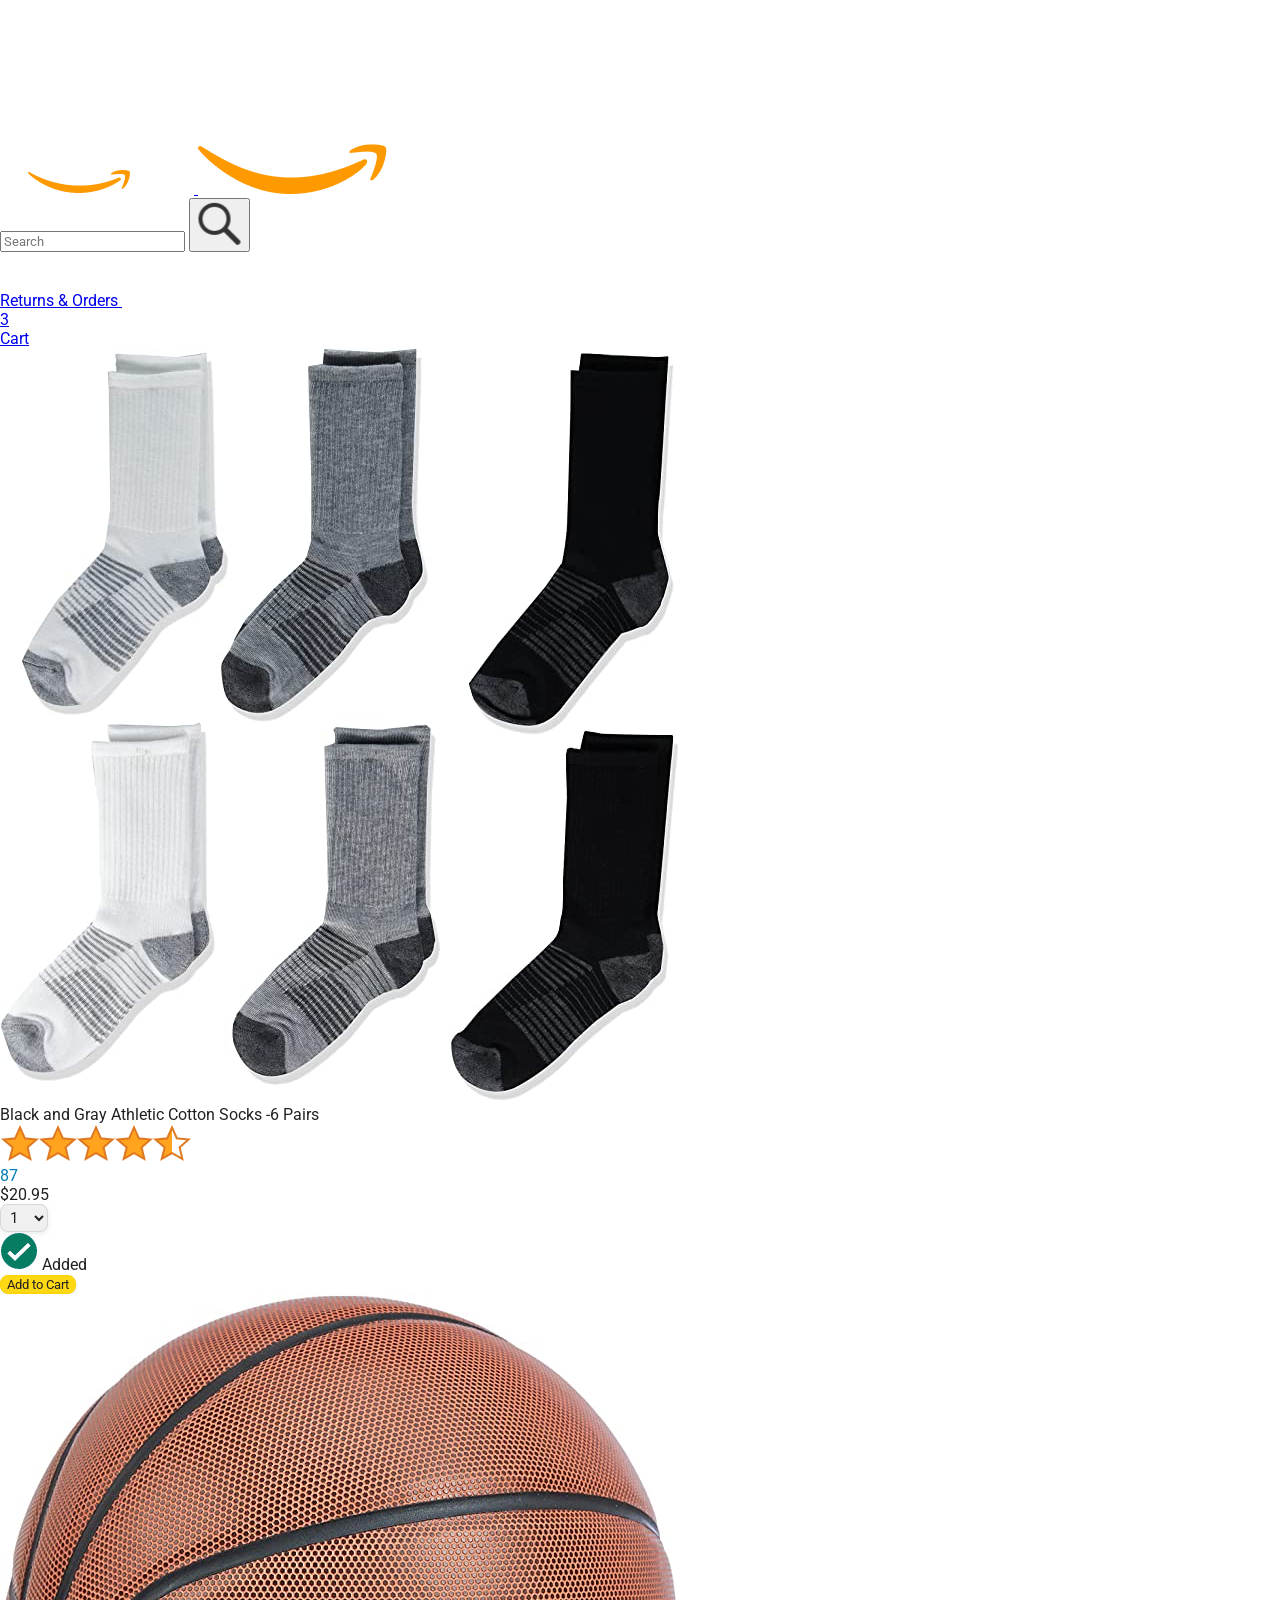
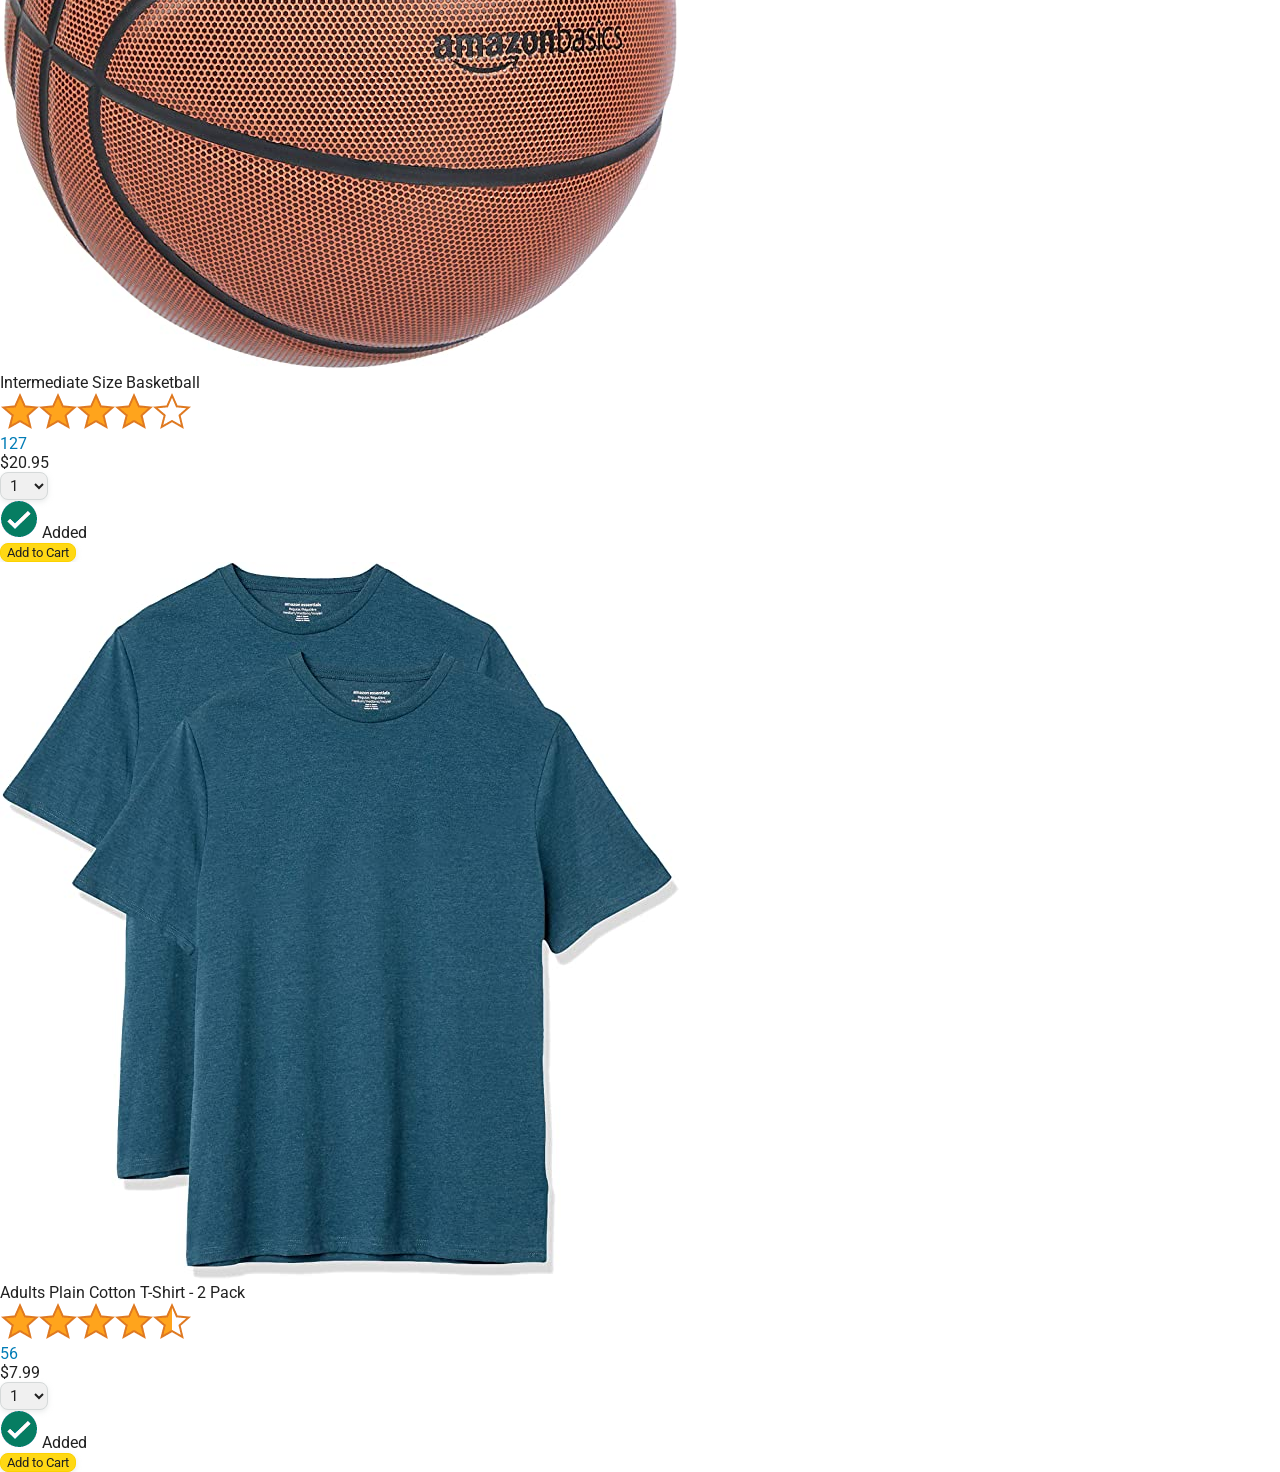
==== amazon.html @ 1b3675c6 "Generate HTML with js" ====
<!DOCTYPE html>
<html>
  <head>
    <title>Amazon project </title>

    <!-- This code is needed for responsive design to work.
      (Responsive design = make the website look good on
      smaller screen sizes like a phone or a tablet). -->
    <meta name="viewport" content="width=device-width, initial-scale=1">

    <!-- Load a font called Roboto from Google Fonts. -->
    <link rel="preconnect" href="https://fonts.googleapis.com">
    <link rel="preconnect" href="https://fonts.gstatic.com" crossorigin>
    <link href="https://fonts.googleapis.com/css2?family=Roboto:wght@400;500;700&display=swap" rel="stylesheet">

    <!-- Here are the CSS files for this page. -->
    <link rel="stylesheet" href="styles/shared/general.css">
    <link rel="stylesheet" href="styles/shared/amazon-header.css">
    <link rel="stylesheet" href="styles/pages/amazon.css">
  </head>
  <body>
    <div class="amazon-header">
      <div class="amazon-header-left-section">
        <a href="amazon.html" class="header-link">
          <img class="amazon-logo"
            src="images/amazon-logo-white.png">
          <img class="amazon-mobile-logo"
            src="images/amazon-mobile-logo-white.png">
        </a>
      </div>

      <div class="amazon-header-middle-section">
        <input class="search-bar" type="text" placeholder="Search">

        <button class="search-button">
          <img class="search-icon" src="images/icons/search-icon.png">
        </button>
      </div>

      <div class="amazon-header-right-section">
        <a class="orders-link header-link" href="orders.html">
          <span class="returns-text">Returns</span>
          <span class="orders-text">& Orders</span>
        </a>

        <a class="cart-link header-link" href="checkout.html">
          <img class="cart-icon" src="images/icons/cart-icon.png">
          <div class="cart-quantity">3</div>
          <div class="cart-text">Cart</div>
        </a>
      </div>
    </div>
    
    <div class="main">
      <div class="products-grid js-products-grid">
  

      </div>
    </div>
    <script src="scripts/amazon.js"></script>
  </body>
</html>
---- styles/shared/general.css ----
body {
  font-family: Roboto, Arial;
  color: rgb(33, 33, 33);
  /* The <body> element has a default margin of 8px
     on all sides. This removes the default margins. */
  margin: 0;
}

/* <p> elements have a default margin on the top
   and bottom. This removes the default margins. */
p {
  margin: 0;
}

button {
  cursor: pointer;
}

select {
  cursor: pointer;
}

input, select, button {
  font-family: Roboto, Arial;
}

.button-primary {
  color: rgb(33, 33, 33);
  background-color: rgb(255, 216, 20);
  border: 1px solid rgb(252, 210, 0);
  border-radius: 8px;
  cursor: pointer;
  box-shadow: 0 2px 5px rgba(213, 217, 217, 0.5);
}

.button-primary:hover {
  background-color: rgb(247, 202, 0);
  border: 1px solid rgb(242, 194, 0);
}

.button-primary:active {
  background: rgb(255, 216, 20);
  border-color: rgb(252, 210, 0);
  box-shadow: none;
}

.button-secondary {
  color: rgb(33, 33, 33);
  background: white;
  border: 1px solid rgb(213, 217, 217);
  border-radius: 8px;
  cursor: pointer;
  box-shadow: 0 2px 5px rgba(213, 217, 217, 0.5);
}

.button-secondary:hover {
  background-color: rgb(247, 250, 250);
}

.button-secondary:active {
  background-color: rgb(237, 253, 255);
  box-shadow: none;
}

/* These styles will limit text to 2 lines. Anything
   beyond 2 lines will be replaced with "..."
   You can find this code by using an A.I. tool or by
   searching in Google.
   https://css-tricks.com/almanac/properties/l/line-clamp/ */
.limit-text-to-2-lines {
  display: -webkit-box;
  -webkit-line-clamp: 2;
  -webkit-box-orient: vertical;
  overflow: hidden;
}

.link-primary {
  color: rgb(1, 124, 182);
  cursor: pointer;
}

.link-primary:hover {
  color: rgb(196, 80, 0);
}

/* Styles for dropdown selectors. */
select {
  color: rgb(33, 33, 33);
  background-color: rgb(240, 240, 240);
  border: 1px solid rgb(213, 217, 217);
  border-radius: 8px;
  padding: 3px 5px;
  font-size: 15px;
  cursor: pointer;
  box-shadow: 0 2px 5px rgba(213, 217, 217, 0.5);
}

select:focus,
input:focus {
  outline: 2px solid rgb(255, 153, 0);
}
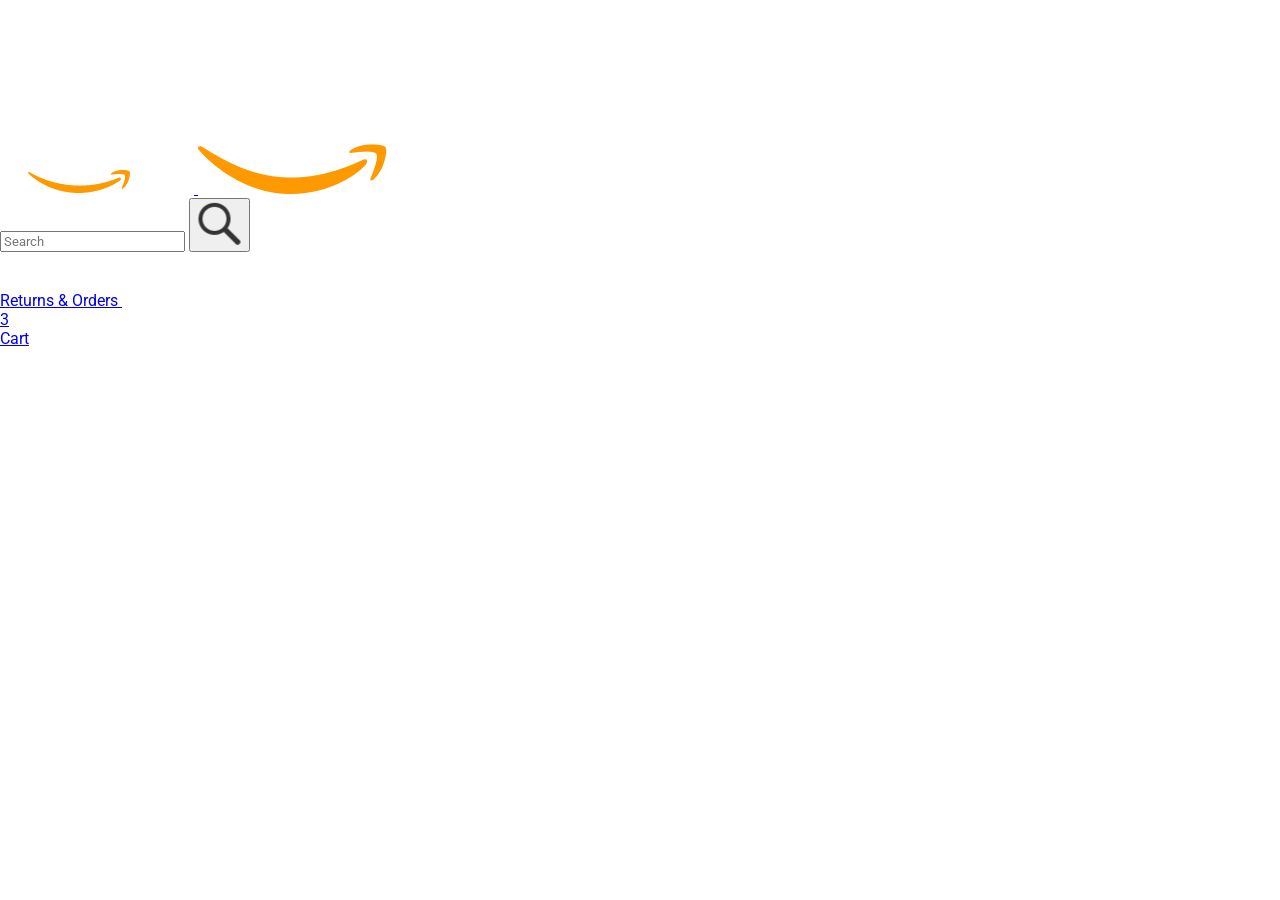
==== commit bed06f39: "Add to cart button interactive" ====
--- a/amazon.html
+++ b/amazon.html
@@ -57,6 +57,8 @@
 
       </div>
     </div>
+    <script src="data/cart.js"></script>
+    <script src="data/products.js"></script>
     <script src="scripts/amazon.js"></script>
   </body>
 </html>
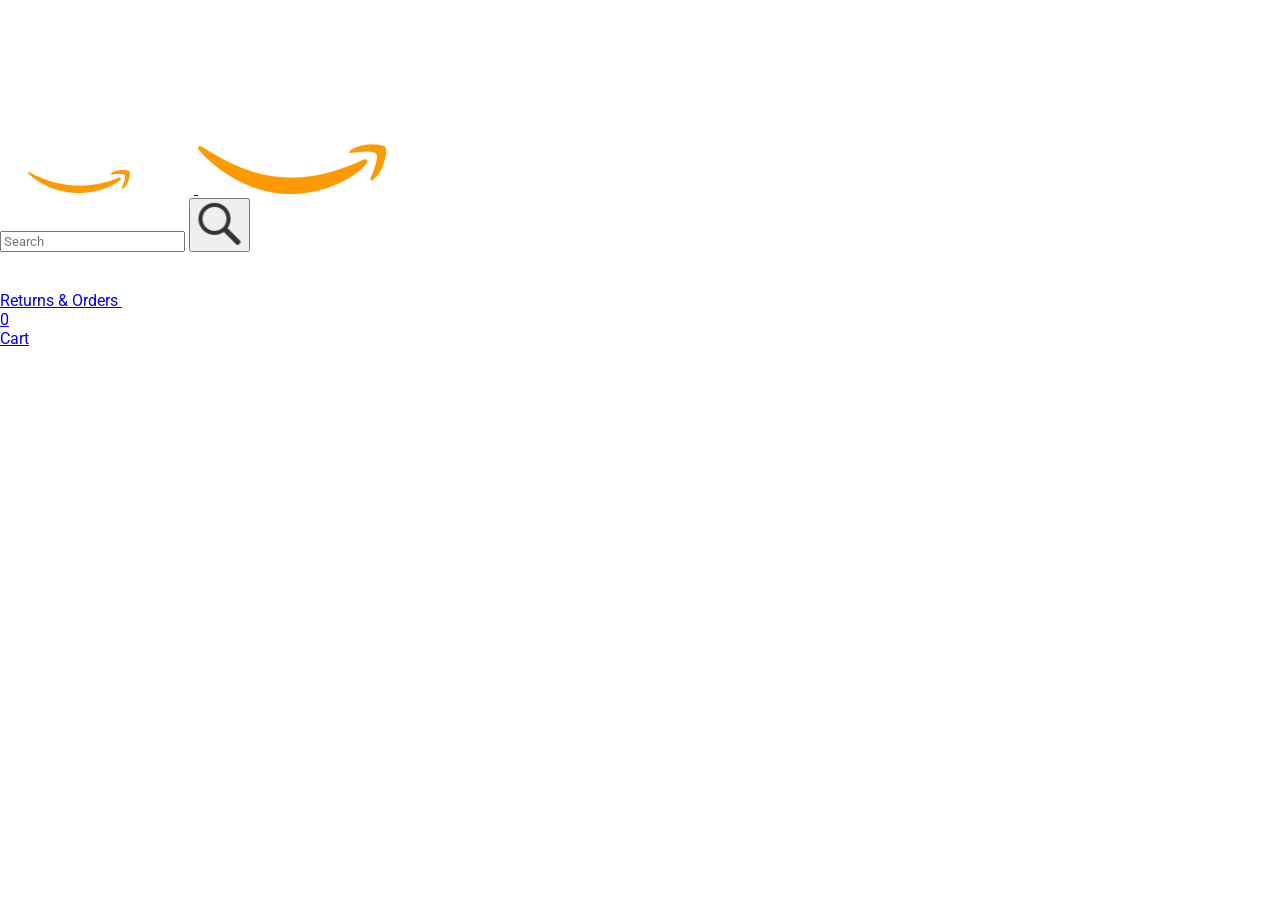
==== commit ef97f26d: "Make the cart quantity interactive" ====
--- a/amazon.html
+++ b/amazon.html
@@ -45,7 +45,7 @@
 
         <a class="cart-link header-link" href="checkout.html">
           <img class="cart-icon" src="images/icons/cart-icon.png">
-          <div class="cart-quantity">3</div>
+          <div class="cart-quantity js-cart-quantity">0</div>
           <div class="cart-text">Cart</div>
         </a>
       </div>
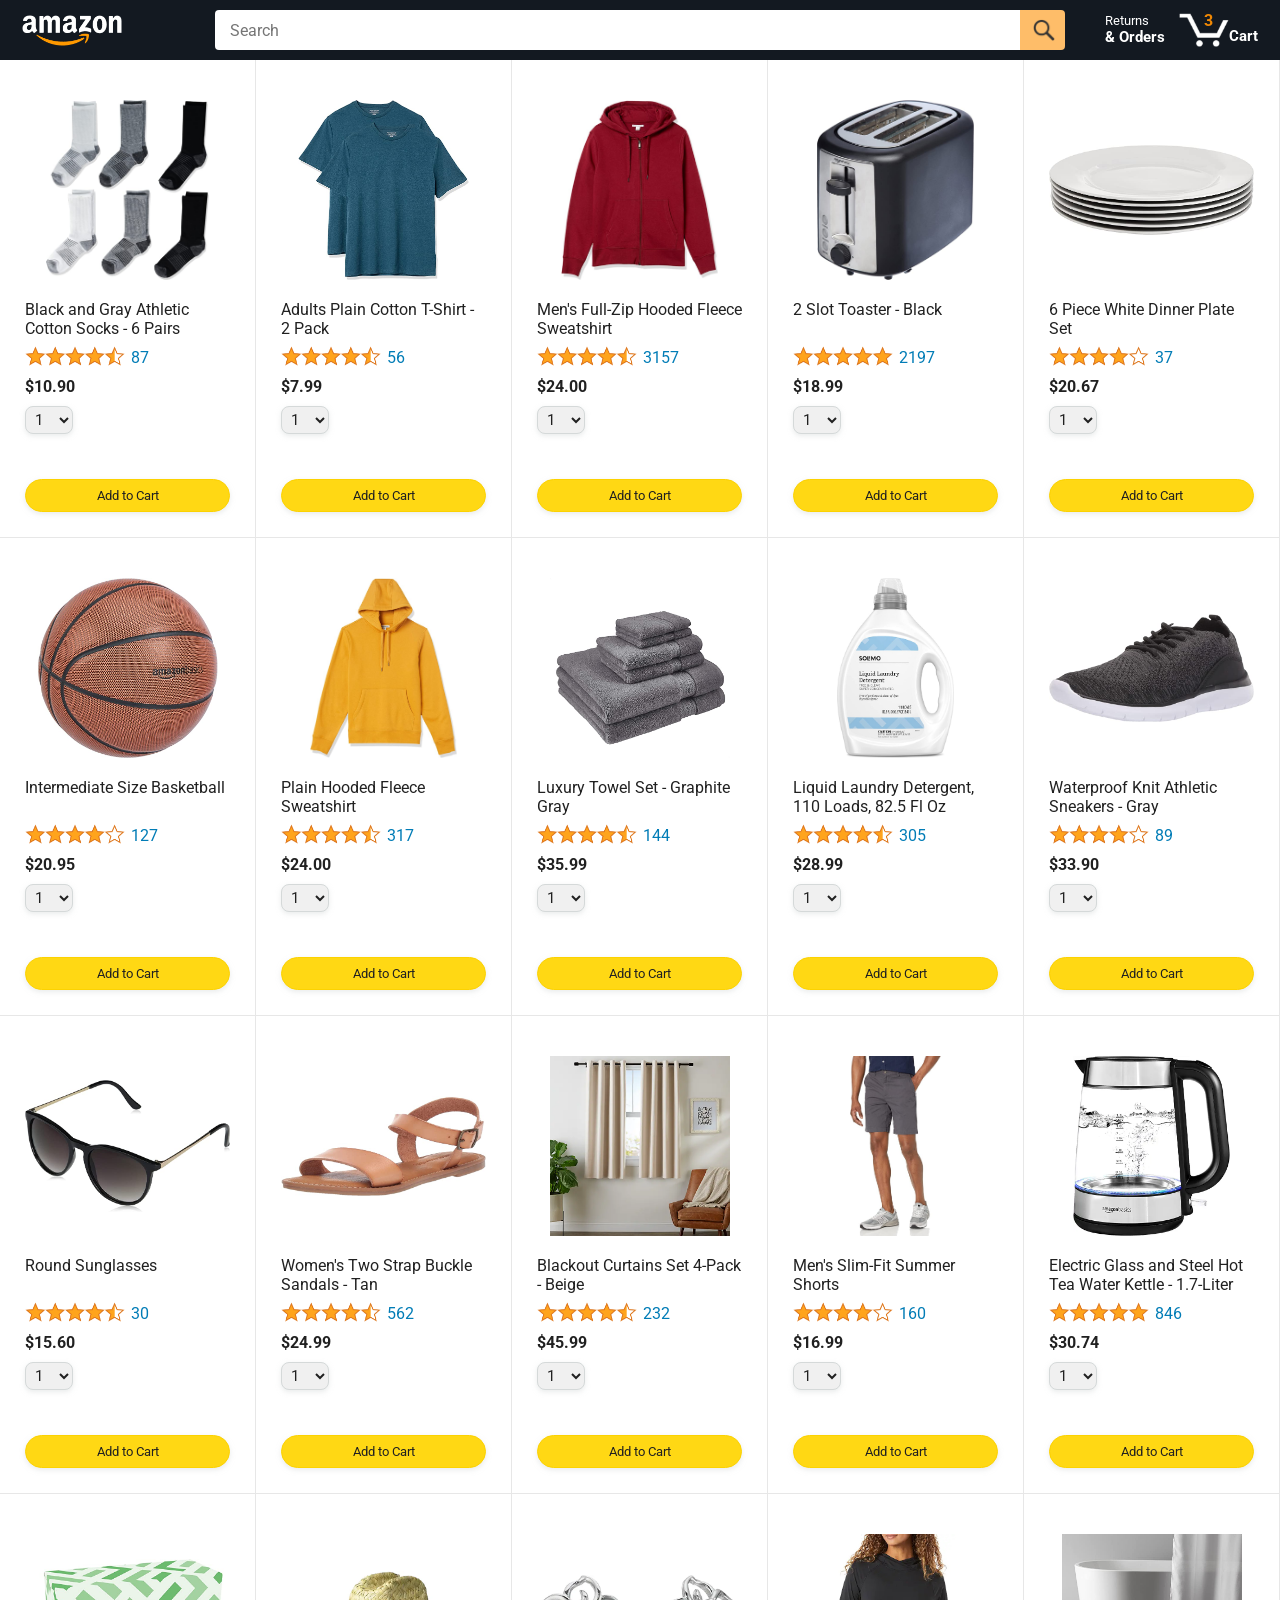
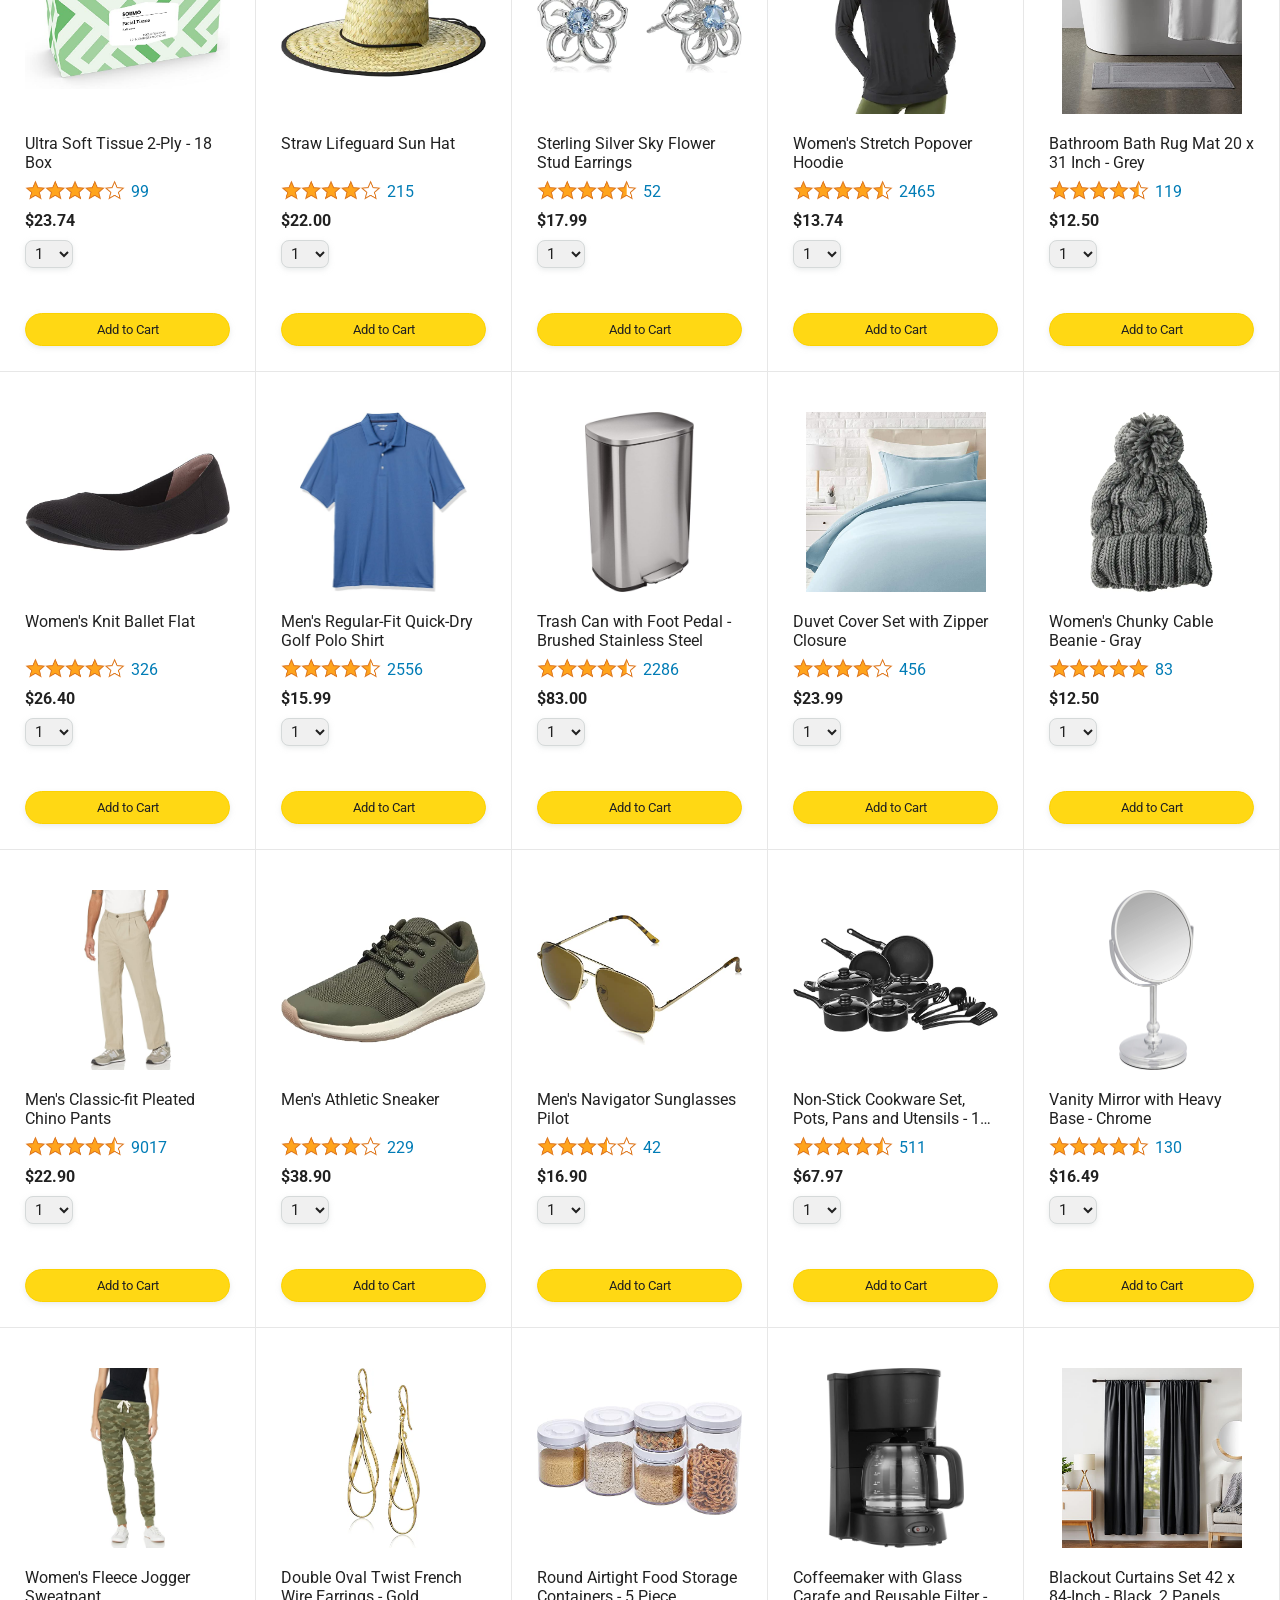
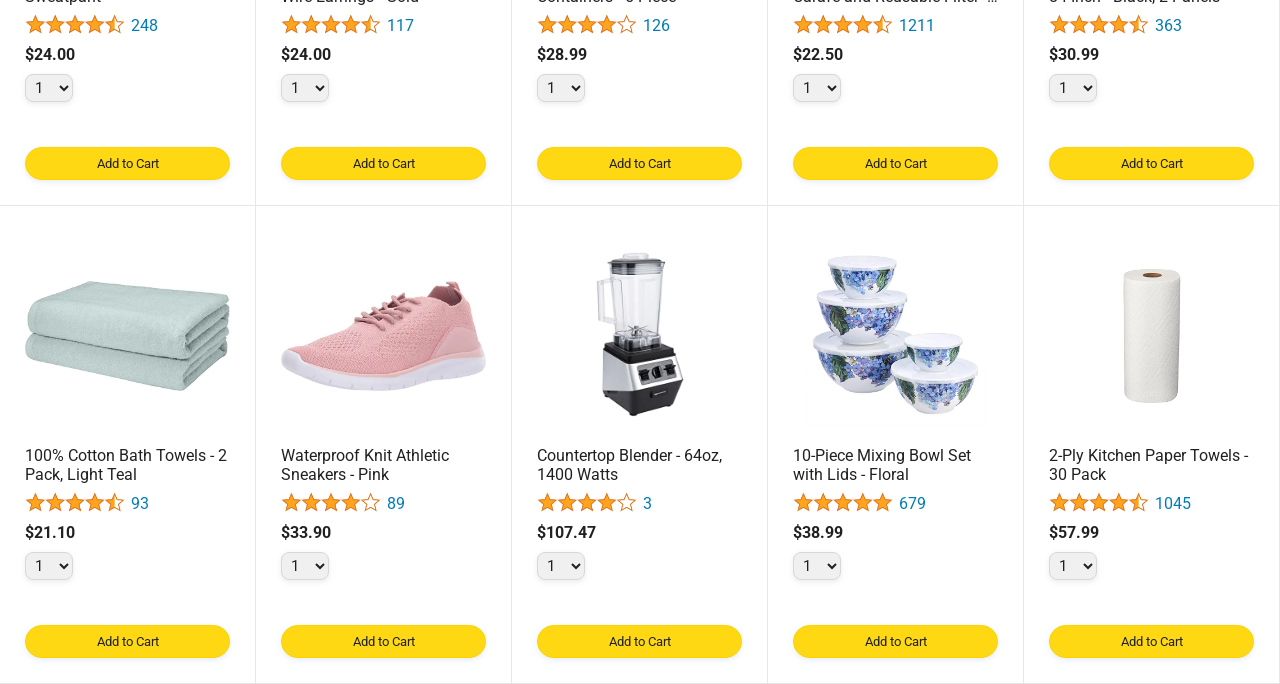
==== commit 587e84cc: "added images and search functionality" ====
--- a/amazon.html
+++ b/amazon.html
@@ -30,9 +30,13 @@
       </div>
 
       <div class="amazon-header-middle-section">
-        <input class="search-bar" type="text" placeholder="Search">
+        <div class="search-input-container">
+          <input class="search-bar js-search-bar" type="text" placeholder="Search">
+          <button class="clear-search-button js-clear-search-button hidden" aria-label="Clear Search">&times;</button>
+          <div class="search-dropdown js-search-dropdown hidden"></div>
+        </div>
 
-        <button class="search-button">
+        <button class="search-button js-search-button">
           <img class="search-icon" src="images/icons/search-icon.png">
         </button>
       </div>
@@ -52,13 +56,27 @@
     </div>
     
     <div class="main">
+      <div class="search-results-header js-search-results-header hidden"></div>
+
+      <div class="loading-container js-loading-container hidden">
+        <div class="loading-spinner"></div>
+      </div>
+
+      <div class="no-products-container js-no-products-container hidden">
+        <div class="no-products-icon">&#x1F50D;</div>
+        <h2>No products match your search.</h2>
+        <p>Check the spelling or try another search term.</p>
+        <button class="clear-search-btn js-clear-search-btn">Clear Search</button>
+      </div>
+
       <div class="products-grid js-products-grid">
   
 
       </div>
     </div>
-    <script src="data/cart.js"></script>
-    <script src="data/products.js"></script>
-    <script src="scripts/amazon.js"></script>
+  
+  
+    <script type = "module" src="scripts/amazon.js"></script>
+  
   </body>
 </html>
--- a/styles/shared/amazon-header.css
+++ b/styles/shared/amazon-header.css
@@ -0,0 +1,264 @@
+.amazon-header {
+  background-color: rgb(19, 25, 33);
+  color: white;
+  padding-left: 15px;
+  padding-right: 15px;
+
+  display: flex;
+  align-items: center;
+  justify-content: space-between;
+
+  position: fixed;
+  top: 0;
+  left: 0;
+  right: 0;
+  height: 60px;
+}
+
+.amazon-header-left-section {
+  width: 180px;
+}
+
+@media (max-width: 800px) {
+  .amazon-header-left-section {
+    width: unset;
+  }
+}
+
+.header-link {
+  display: inline-block;
+  padding: 6px;
+  border-radius: 2px;
+  cursor: pointer;
+  text-decoration: none;
+  border: 1px solid rgba(0, 0, 0, 0);
+}
+
+.header-link:hover {
+  border: 1px solid white;
+}
+
+.amazon-logo {
+  width: 100px;
+  margin-top: 5px;
+}
+
+.amazon-mobile-logo {
+  display: none;
+}
+
+@media (max-width: 575px) {
+  .amazon-logo {
+    display: none;
+  }
+
+  .amazon-mobile-logo {
+    display: block;
+    height: 35px;
+    margin-top: 5px;
+  }
+}
+
+.amazon-header-middle-section {
+  flex: 1;
+  max-width: 850px;
+  margin-left: 10px;
+  margin-right: 10px;
+  display: flex;
+  position: relative;
+  border-radius: 4px;
+}
+
+.amazon-header-middle-section:focus-within {
+  box-shadow: 0 0 0 2px rgb(228, 121, 17);
+}
+
+.search-input-container {
+  position: relative;
+  flex: 1;
+  display: flex;
+  align-items: center;
+}
+
+.search-bar {
+  flex: 1;
+  width: 100%;
+  font-size: 16px;
+  height: 40px;
+  padding-left: 15px;
+  padding-right: 35px;
+  border: none;
+  border-top-left-radius: 4px;
+  border-bottom-left-radius: 4px;
+  outline: none;
+  box-sizing: border-box;
+}
+
+.clear-search-button {
+  position: absolute;
+  right: 10px;
+  background: none;
+  border: none;
+  font-size: 20px;
+  font-weight: bold;
+  color: #666;
+  cursor: pointer;
+  display: flex;
+  align-items: center;
+  justify-content: center;
+  height: 22px;
+  width: 22px;
+  border-radius: 50%;
+  transition: background-color 0.2s, color 0.2s;
+  z-index: 10;
+  padding: 0;
+}
+
+.clear-search-button:hover {
+  background-color: #e2e2e2;
+  color: #111;
+}
+
+.clear-search-button.hidden {
+  display: none;
+}
+
+/* Autocomplete/Recent Searches Dropdown */
+.search-dropdown {
+  position: absolute;
+  top: 100%;
+  left: 0;
+  right: 0;
+  background-color: white;
+  border: 1px solid #ccc;
+  border-top: none;
+  border-bottom-left-radius: 4px;
+  border-bottom-right-radius: 4px;
+  box-shadow: 0 4px 12px rgba(0, 0, 0, 0.25);
+  z-index: 1000;
+  max-height: 250px;
+  overflow-y: auto;
+  margin-top: 2px;
+}
+
+.search-dropdown.hidden {
+  display: none;
+}
+
+.dropdown-item {
+  display: flex;
+  align-items: center;
+  justify-content: space-between;
+  padding: 10px 15px;
+  font-size: 14px;
+  color: #333;
+  cursor: pointer;
+  transition: background-color 0.2s;
+}
+
+.dropdown-item:hover {
+  background-color: #f3f3f3;
+}
+
+.dropdown-item-text {
+  display: flex;
+  align-items: center;
+  gap: 10px;
+  flex: 1;
+  font-weight: 500;
+}
+
+.dropdown-item-icon::before {
+  content: "🕒";
+  font-size: 12px;
+  opacity: 0.6;
+}
+
+.remove-recent-button {
+  background: none;
+  border: none;
+  color: #888;
+  cursor: pointer;
+  font-size: 16px;
+  padding: 0 5px;
+  transition: color 0.2s;
+  font-weight: bold;
+}
+
+.remove-recent-button:hover {
+  color: #c00;
+}
+
+.search-button {
+  background-color: rgb(254, 189, 105);
+  border: none;
+  width: 45px;
+  height: 40px;
+  border-top-right-radius: 4px;
+  border-bottom-right-radius: 4px;
+  flex-shrink: 0;
+  cursor: pointer;
+  transition: background-color 0.2s;
+}
+
+.search-button:hover {
+  background-color: rgb(243, 168, 71);
+}
+
+.search-icon {
+  height: 22px;
+  margin-left: 2px;
+  margin-top: 3px;
+}
+
+.amazon-header-right-section {
+  width: 180px;
+  flex-shrink: 0;
+  display: flex;
+  justify-content: end;
+}
+
+.orders-link {
+  color: white;
+}
+
+.returns-text {
+  display: block;
+  font-size: 13px;
+}
+
+.orders-text {
+  display: block;
+  font-size: 15px;
+  font-weight: 700;
+}
+
+.cart-link {
+  color: white;
+  display: flex;
+  align-items: center;
+  position: relative;
+}
+
+.cart-icon {
+  width: 50px;
+}
+
+.cart-text {
+  margin-top: 12px;
+  font-size: 15px;
+  font-weight: 700;
+}
+
+.cart-quantity {
+  color: rgb(240, 136, 4);
+  font-size: 16px;
+  font-weight: 700;
+
+  position: absolute;
+  top: 4px;
+  left: 22px;
+  
+  width: 26px;
+  text-align: center;
+}
--- a/styles/pages/amazon.css
+++ b/styles/pages/amazon.css
@@ -0,0 +1,266 @@
+.main {
+  margin-top: 60px;
+}
+
+.products-grid {
+  display: grid;
+
+  /* - In CSS Grid, 1fr means a column will take up the
+       remaining space in the grid.
+     - If we write 1fr 1fr ... 1fr; 8 times, this will
+       divide the grid into 8 columns, each taking up an
+       equal amount of the space.
+     - repeat(8, 1fr); is a shortcut for repeating "1fr"
+       8 times (instead of typing out "1fr" 8 times).
+       repeat(...) is a special property that works with
+       display: grid; */
+  grid-template-columns: repeat(8, 1fr);
+}
+
+/* @media is used to create responsive design (making the
+   website look good on any screen size). This @media
+   means when the screen width is 2000px or less, we
+   will divide the grid into 7 columns instead of 8. */
+@media (max-width: 2000px) {
+  .products-grid {
+    grid-template-columns: repeat(7, 1fr);
+  }
+}
+
+/* This @media means when the screen width is 1600px or
+   less, we will divide the grid into 6 columns. */
+@media (max-width: 1600px) {
+  .products-grid {
+    grid-template-columns: repeat(6, 1fr);
+  }
+}
+
+@media (max-width: 1300px) {
+  .products-grid {
+    grid-template-columns: repeat(5, 1fr);
+  }
+}
+
+@media (max-width: 1000px) {
+  .products-grid {
+    grid-template-columns: repeat(4, 1fr);
+  }
+}
+
+@media (max-width: 800px) {
+  .products-grid {
+    grid-template-columns: repeat(3, 1fr);
+  }
+}
+
+@media (max-width: 575px) {
+  .products-grid {
+    grid-template-columns: repeat(2, 1fr);
+  }
+}
+
+@media (max-width: 450px) {
+  .products-grid {
+    grid-template-columns: 1fr;
+  }
+}
+
+.product-container {
+  padding-top: 40px;
+  padding-bottom: 25px;
+  padding-left: 25px;
+  padding-right: 25px;
+
+  border-right: 1px solid rgb(231, 231, 231);
+  border-bottom: 1px solid rgb(231, 231, 231);
+
+  display: flex;
+  flex-direction: column;
+}
+
+.product-image-container {
+  display: flex;
+  justify-content: center;
+  align-items: center;
+
+  height: 180px;
+  margin-bottom: 20px;
+}
+
+.product-image {
+  /* Images will overflow their container by default. To
+    prevent this, we set max-width and max-height to 100%
+    so they stay inside their container. */
+  max-width: 100%;
+  max-height: 100%;
+}
+
+.product-name {
+  height: 40px;
+  margin-bottom: 5px;
+}
+
+.product-rating-container {
+  display: flex;
+  align-items: center;
+  margin-bottom: 10px;
+}
+
+.product-rating-stars {
+  width: 100px;
+  margin-right: 6px;
+}
+
+.product-rating-count {
+  color: rgb(1, 124, 182);
+  cursor: pointer;
+  margin-top: 3px;
+}
+
+.product-price {
+  font-weight: 700;
+  margin-bottom: 10px;
+}
+
+.product-quantity-container {
+  margin-bottom: 17px;
+}
+
+.product-spacer {
+  flex: 1;
+}
+
+.added-to-cart {
+  color: rgb(6, 125, 98);
+  font-size: 16px;
+
+  display: flex;
+  align-items: center;
+  margin-bottom: 8px;
+
+  /* At first, the "Added to cart" message will
+     be invisible. Use JavaScript to change the
+     opacity and make it visible. */
+  opacity: 0;
+}
+
+.added-to-cart img {
+  height: 20px;
+  margin-right: 5px;
+}
+
+.add-to-cart-button {
+  width: 100%;
+  padding: 8px;
+  border-radius: 50px;
+}
+
+/* Match highlight styling */
+mark {
+  background-color: #ffe0b2;
+  color: #333;
+  border-radius: 2px;
+  padding: 0 2px;
+}
+
+/* Search results sub-header */
+.search-results-header {
+  font-size: 18px;
+  font-weight: 500;
+  margin: 20px 25px;
+  color: #111;
+}
+
+.search-results-header.hidden {
+  display: none;
+}
+
+/* Loading animation container */
+.loading-container {
+  display: flex;
+  justify-content: center;
+  align-items: center;
+  padding: 80px 0;
+  width: 100%;
+}
+
+.loading-container.hidden {
+  display: none;
+}
+
+.loading-spinner {
+  border: 4px solid #f3f3f3;
+  border-top: 4px solid #febd69;
+  border-radius: 50%;
+  width: 40px;
+  height: 40px;
+  animation: spin 0.8s linear infinite;
+}
+
+@keyframes spin {
+  0% { transform: rotate(0deg); }
+  100% { transform: rotate(360deg); }
+}
+
+/* Empty search result container */
+.no-products-container {
+  display: flex;
+  flex-direction: column;
+  align-items: center;
+  justify-content: center;
+  text-align: center;
+  padding: 60px 20px;
+  width: 100%;
+  box-sizing: border-box;
+}
+
+.no-products-container.hidden {
+  display: none;
+}
+
+.no-products-icon {
+  font-size: 64px;
+  margin-bottom: 20px;
+  color: #ccc;
+  animation: pulse 2.5s infinite ease-in-out;
+}
+
+@keyframes pulse {
+  0% { transform: scale(1); opacity: 0.6; }
+  50% { transform: scale(1.08); opacity: 1; }
+  100% { transform: scale(1); opacity: 0.6; }
+}
+
+.no-products-container h2 {
+  font-size: 20px;
+  font-weight: 600;
+  margin-bottom: 10px;
+  color: #111;
+}
+
+.no-products-container p {
+  font-size: 15px;
+  margin-bottom: 25px;
+  color: #565959;
+}
+
+.clear-search-btn {
+  background-color: #ffd814;
+  border: 1px solid #fcd200;
+  border-radius: 8px;
+  padding: 10px 24px;
+  font-size: 14px;
+  font-weight: 500;
+  cursor: pointer;
+  box-shadow: 0 2px 5px rgba(213,217,217,.5);
+  transition: background-color 0.2s, border-color 0.2s, transform 0.1s;
+}
+
+.clear-search-btn:hover {
+  background-color: #f7ca00;
+  border-color: #f2c200;
+}
+
+.clear-search-btn:active {
+  transform: scale(0.98);
+}
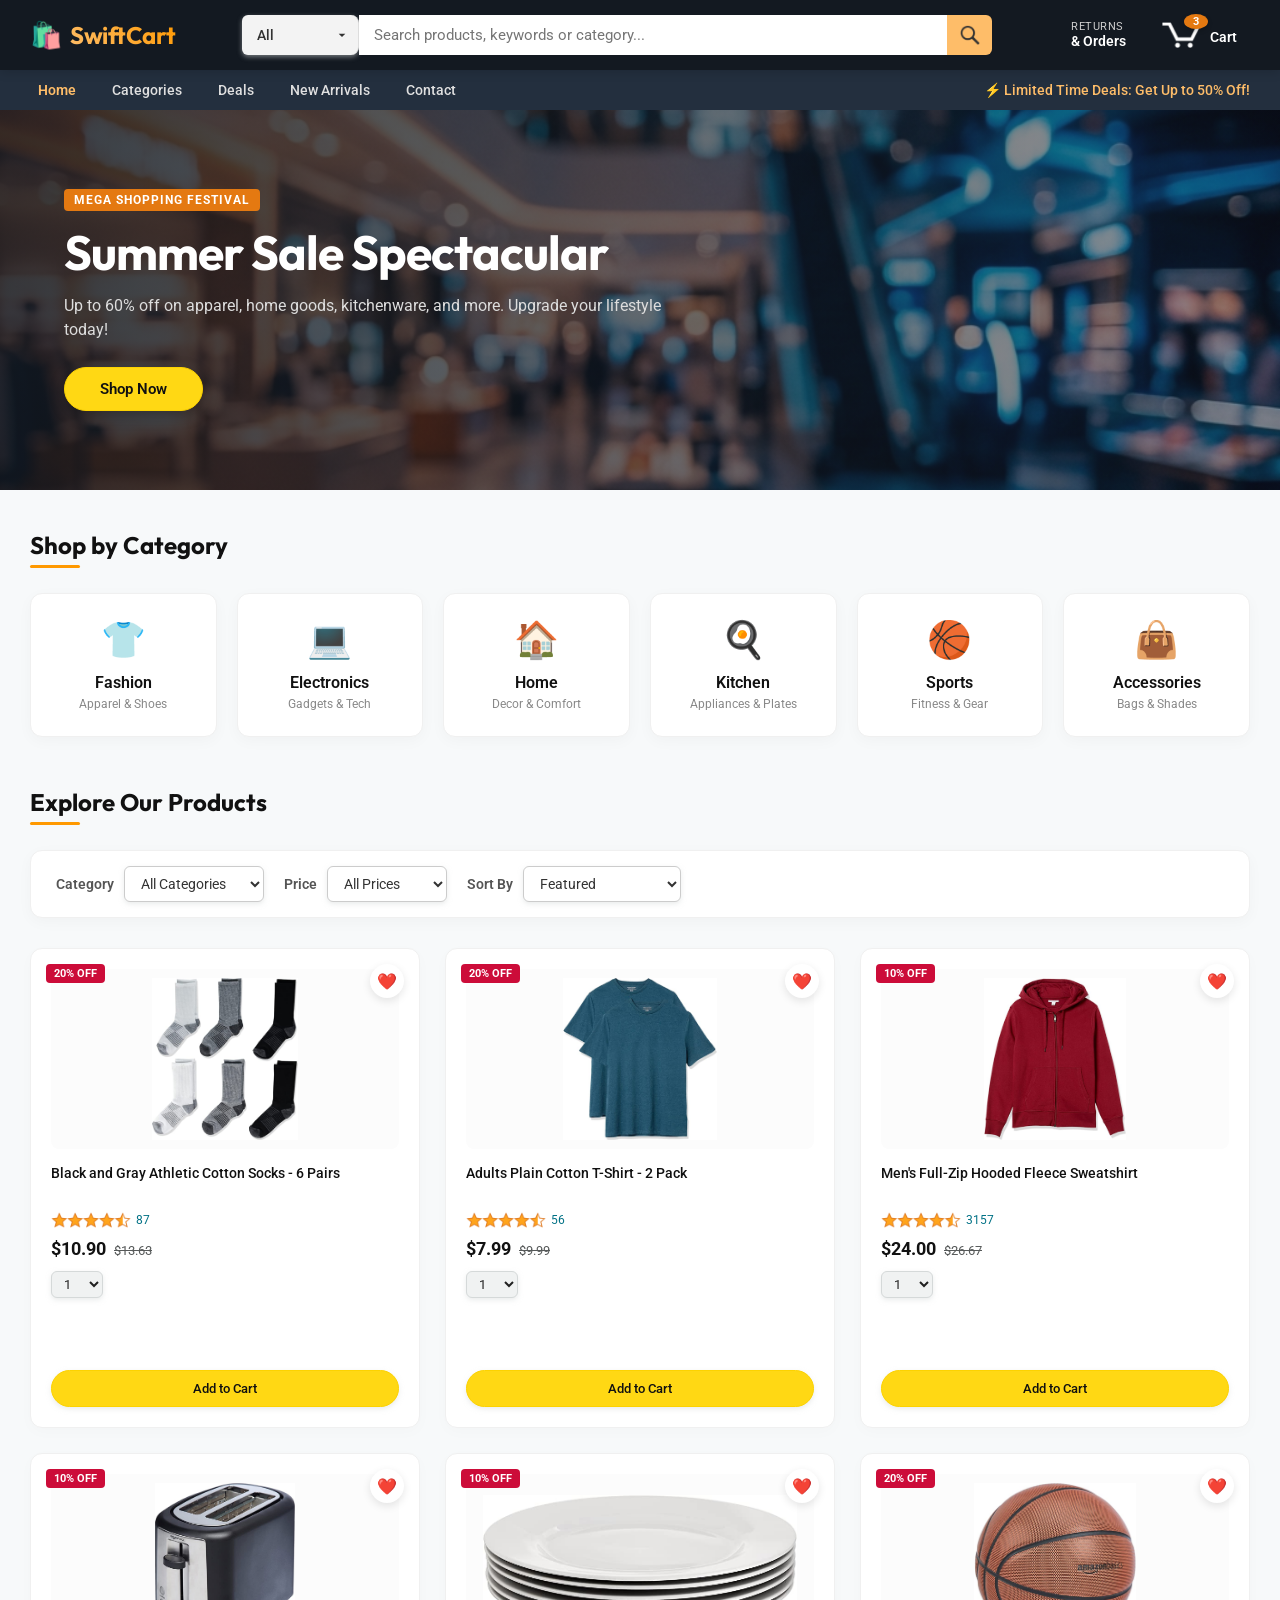
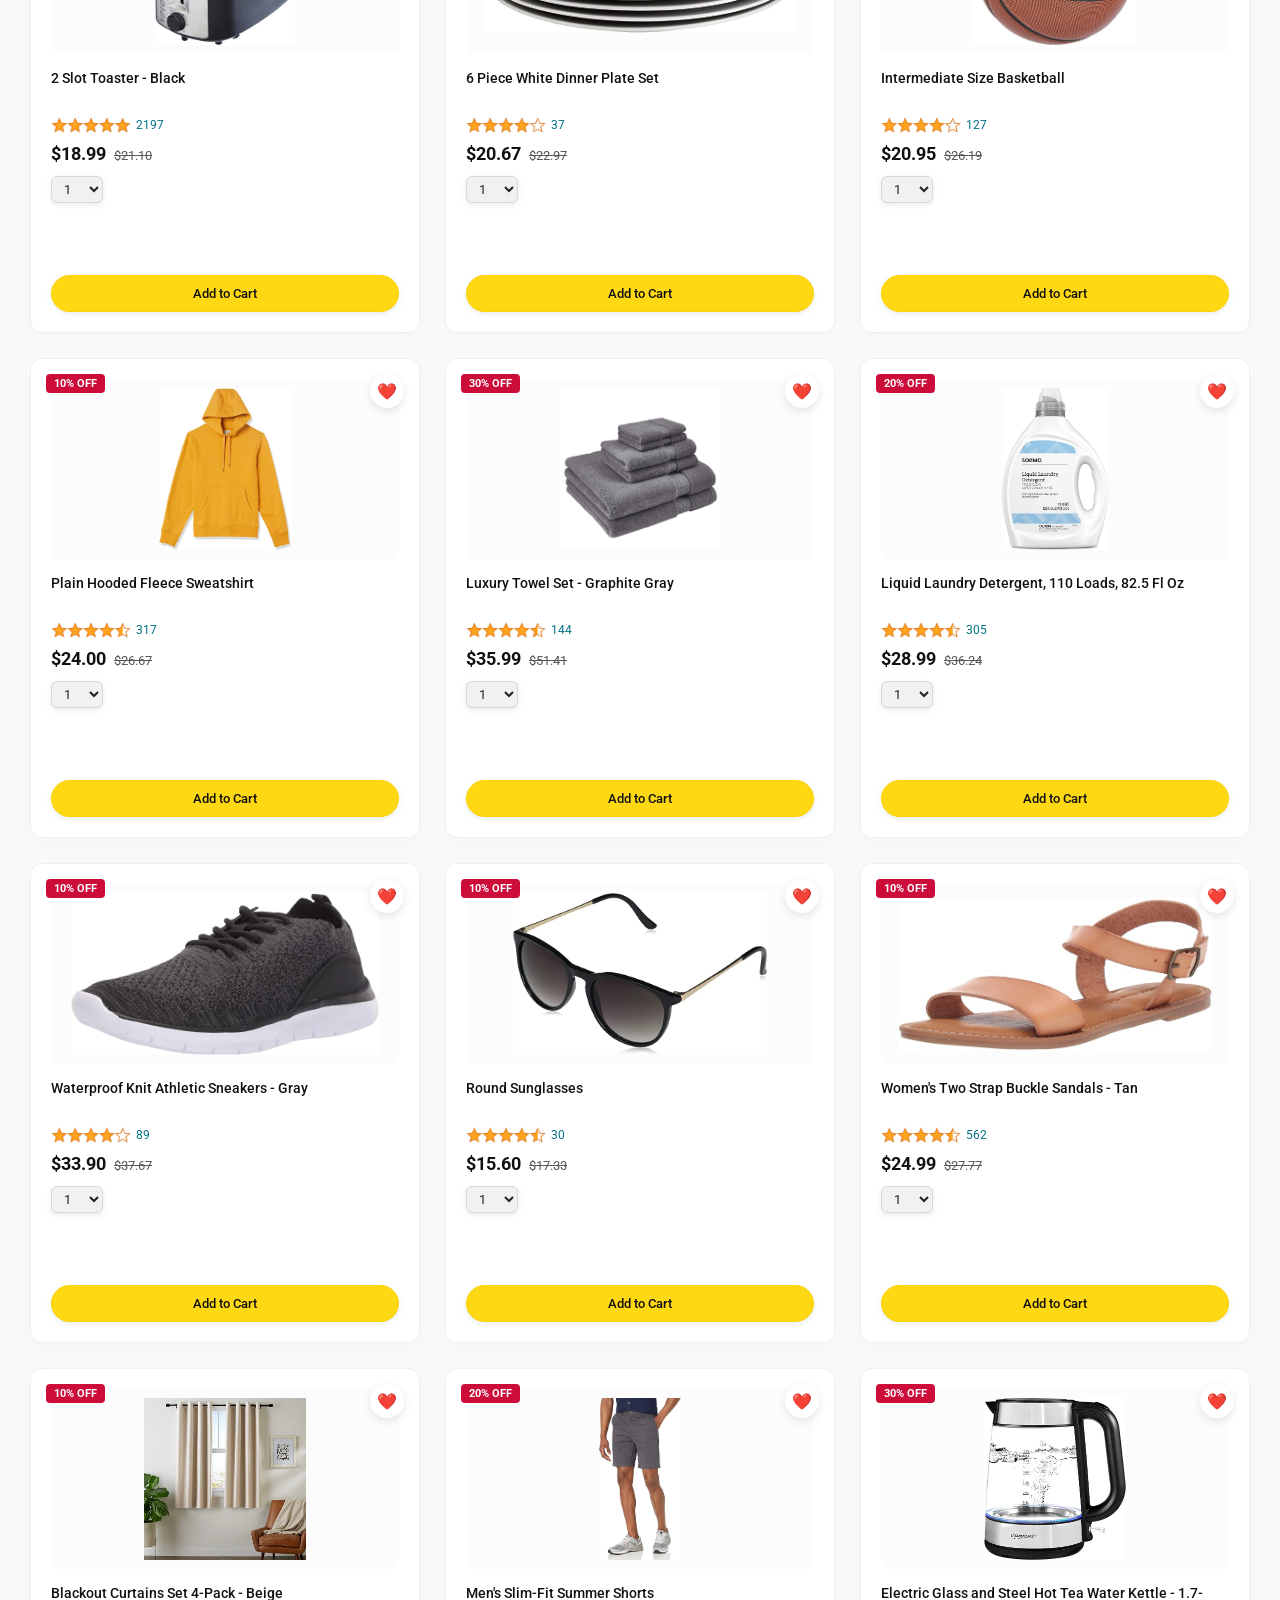
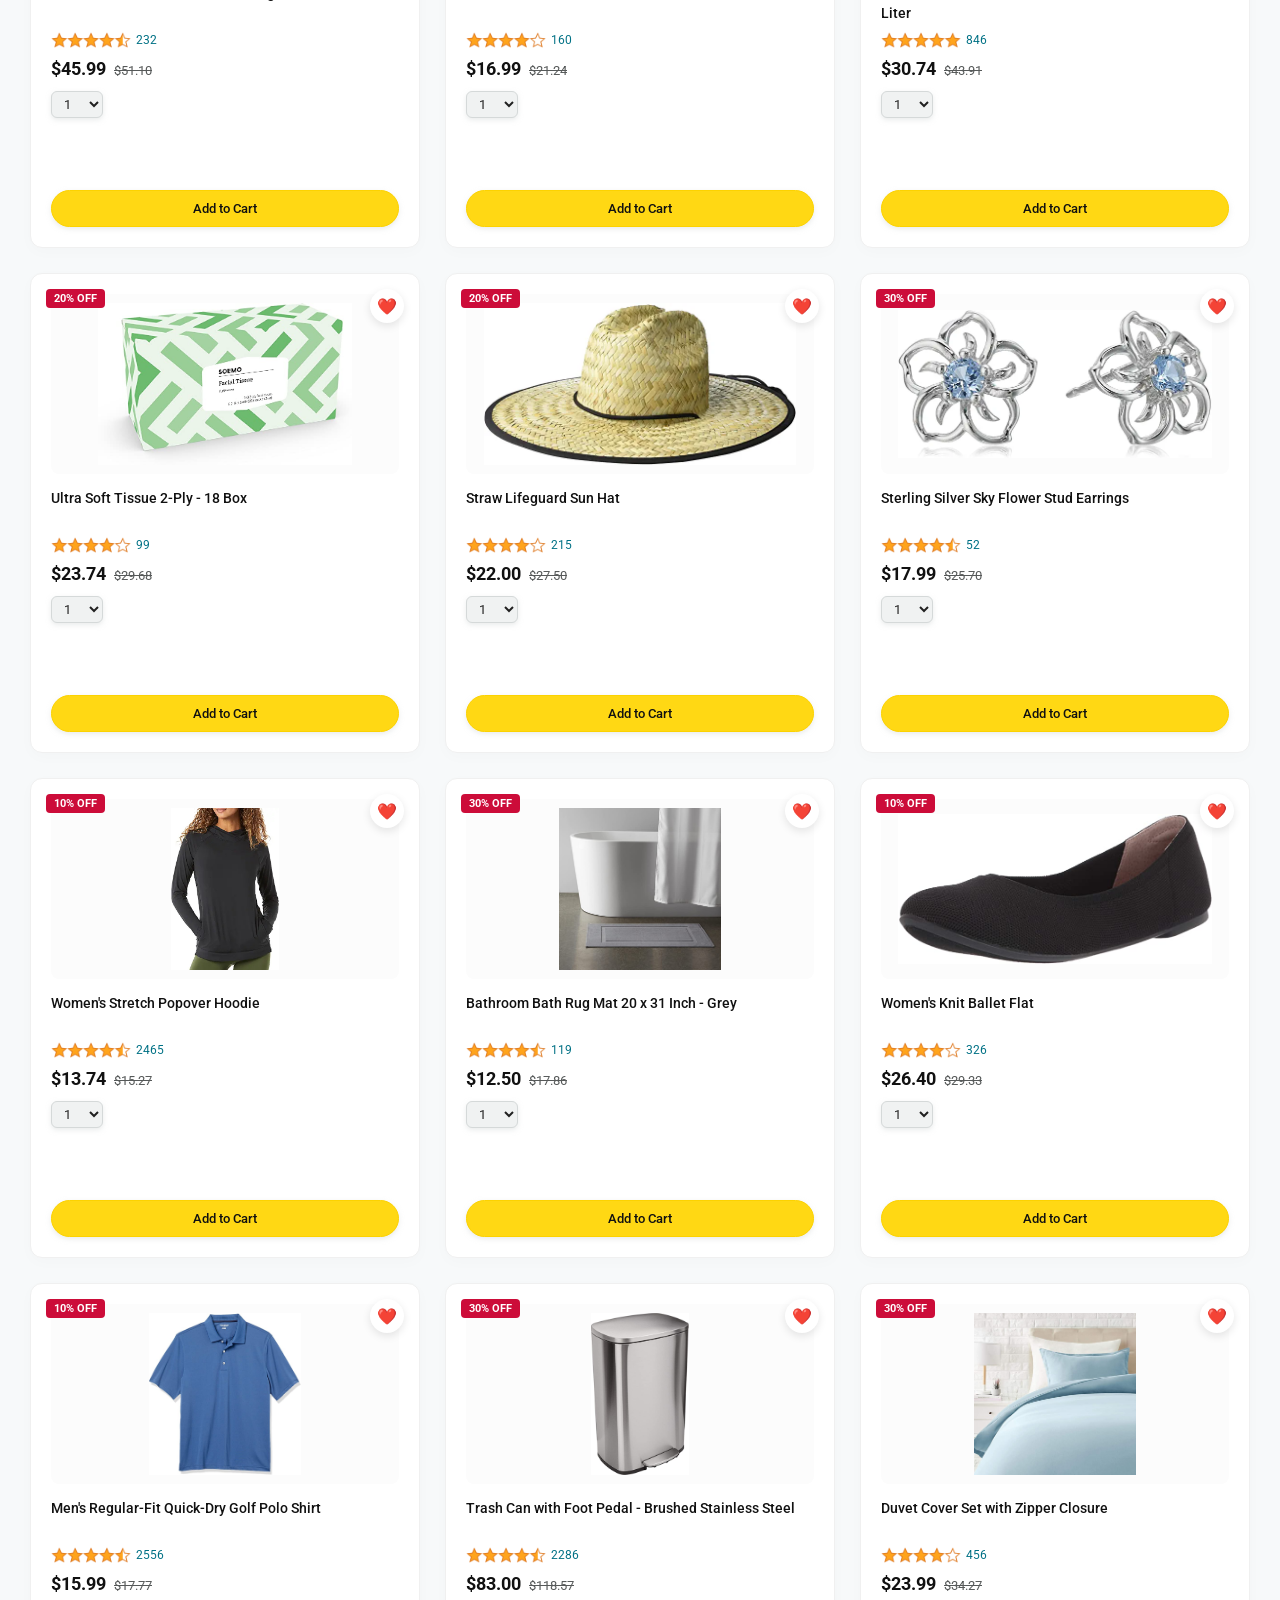
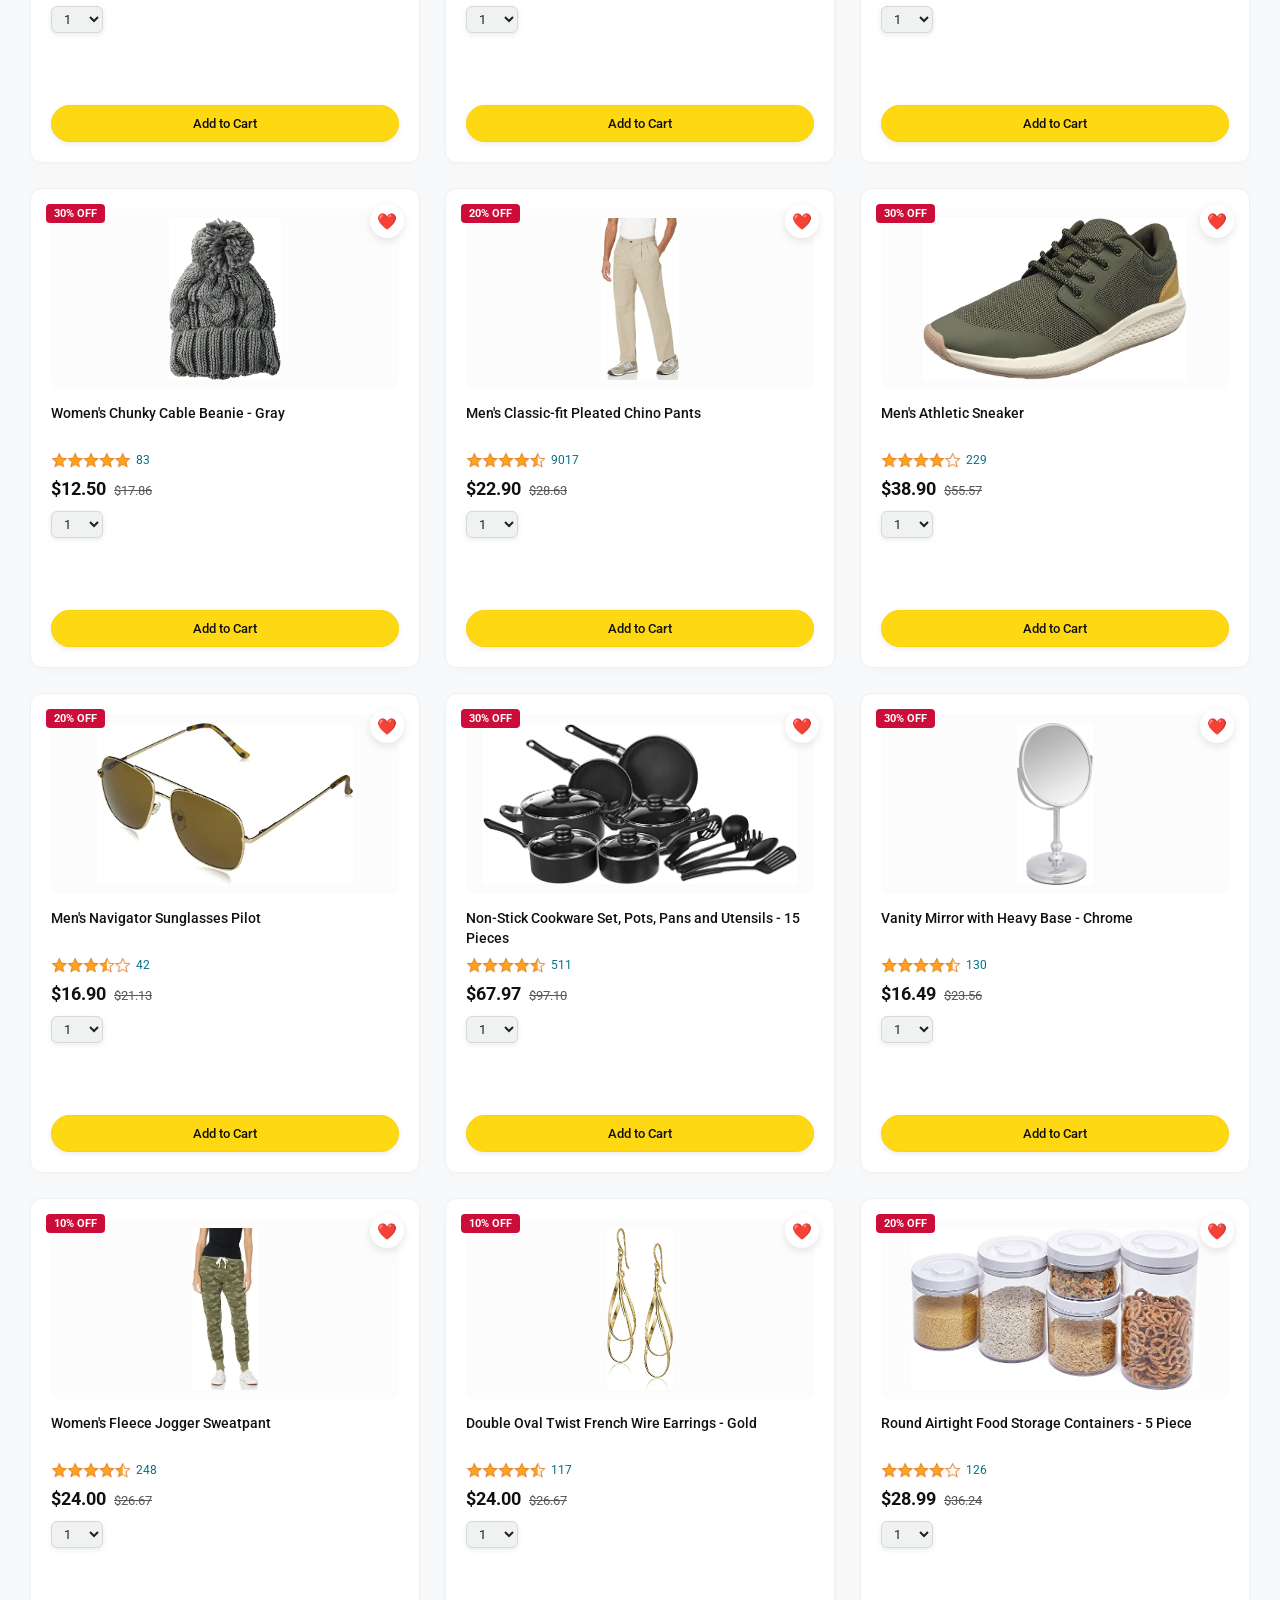
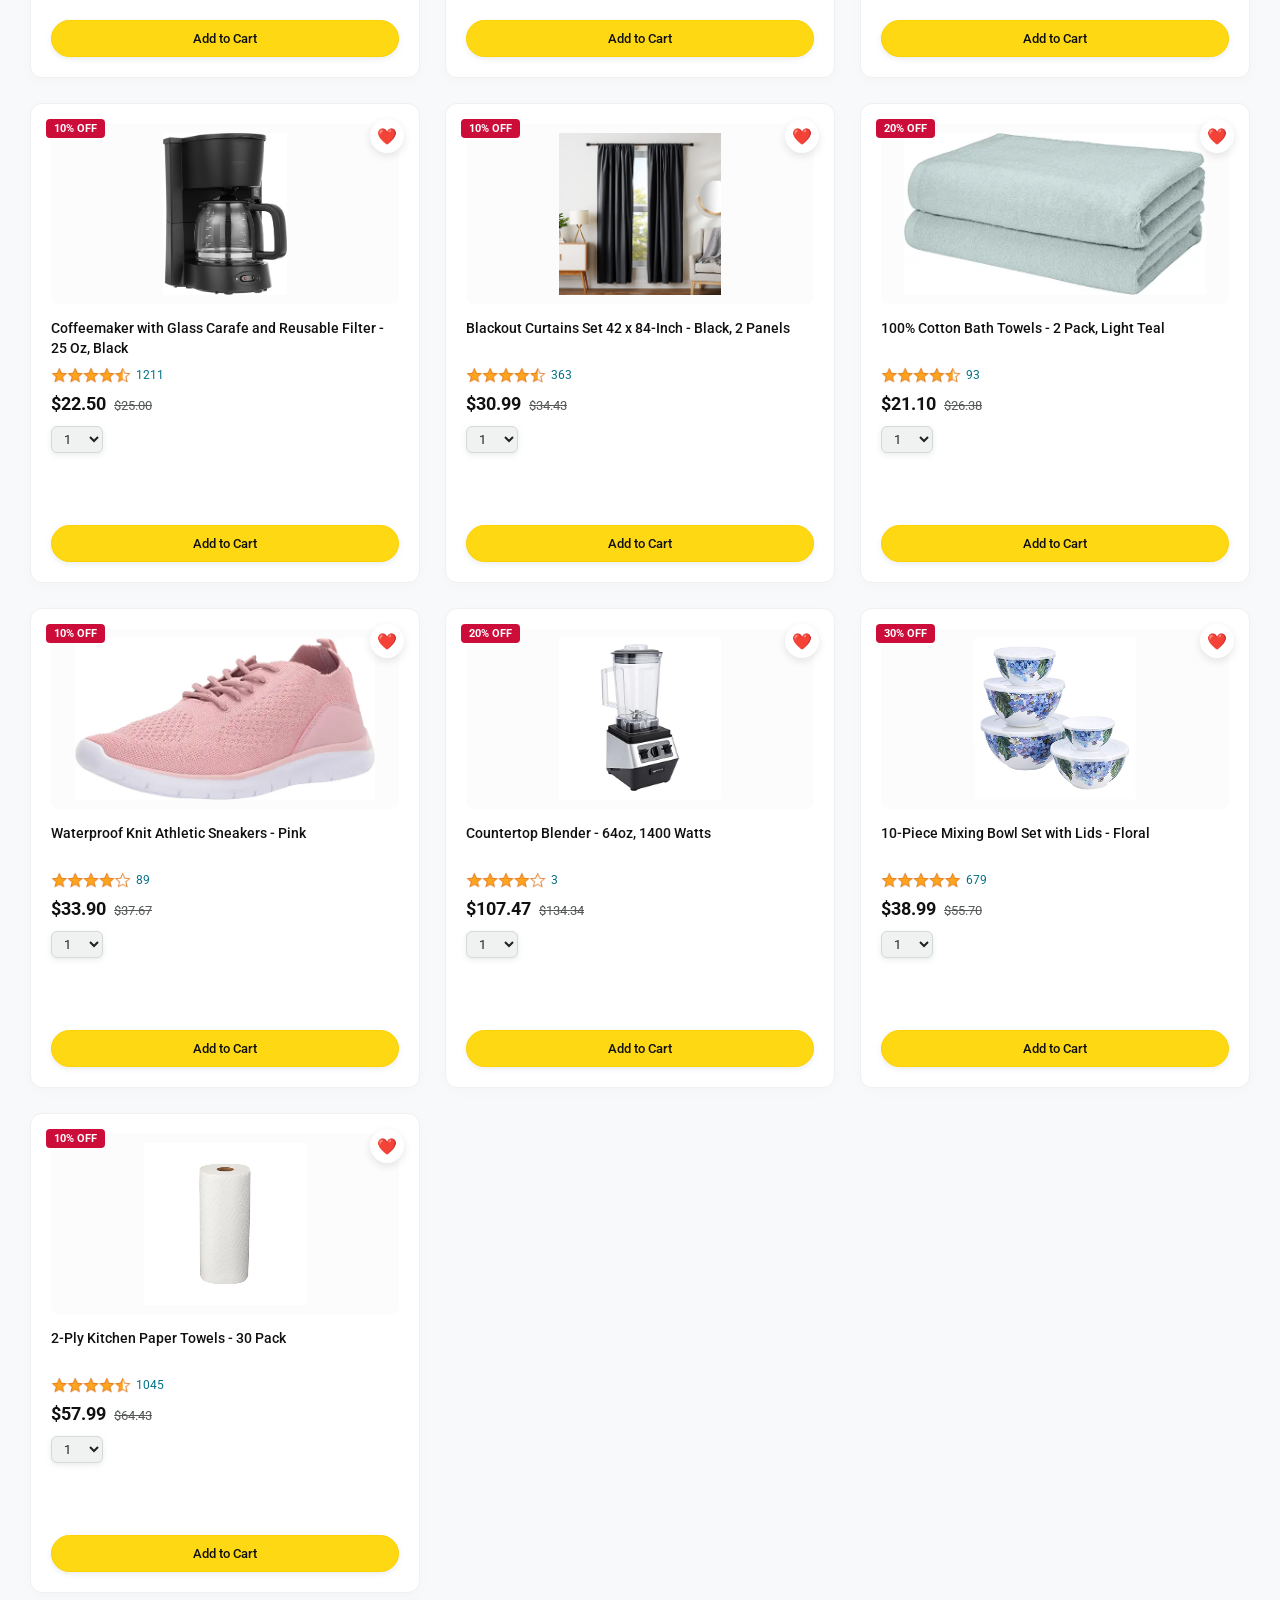
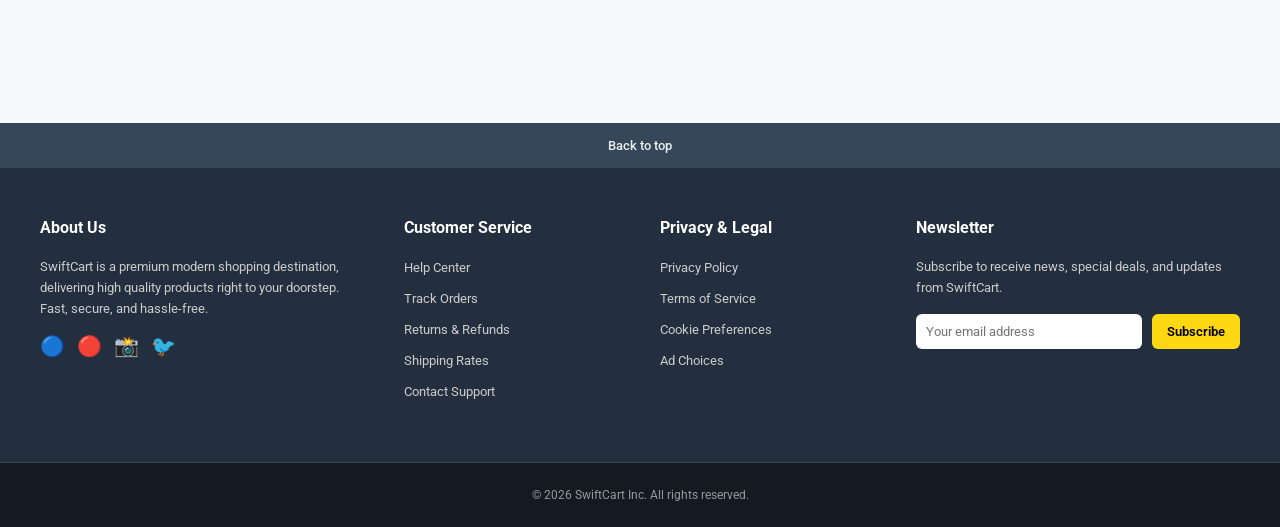
==== commit 80e36730: "changed nav bar styling and added category filtering" ====
--- a/amazon.html
+++ b/amazon.html
@@ -1,17 +1,15 @@
 <!DOCTYPE html>
 <html>
   <head>
-    <title>Amazon project </title>
-
-    <!-- This code is needed for responsive design to work.
-      (Responsive design = make the website look good on
-      smaller screen sizes like a phone or a tablet). -->
+    <title>SwiftCart - Modern Shopping Festival</title>
+
+    <!-- This code is needed for responsive design to work. -->
     <meta name="viewport" content="width=device-width, initial-scale=1">
 
-    <!-- Load a font called Roboto from Google Fonts. -->
+    <!-- Load a font called Roboto and Outfit from Google Fonts. -->
     <link rel="preconnect" href="https://fonts.googleapis.com">
     <link rel="preconnect" href="https://fonts.gstatic.com" crossorigin>
-    <link href="https://fonts.googleapis.com/css2?family=Roboto:wght@400;500;700&display=swap" rel="stylesheet">
+    <link href="https://fonts.googleapis.com/css2?family=Outfit:wght@300;400;500;600;700&family=Roboto:wght@400;500;700&display=swap" rel="stylesheet">
 
     <!-- Here are the CSS files for this page. -->
     <link rel="stylesheet" href="styles/shared/general.css">
@@ -21,23 +19,30 @@
   <body>
     <div class="amazon-header">
       <div class="amazon-header-left-section">
-        <a href="amazon.html" class="header-link">
-          <img class="amazon-logo"
-            src="images/amazon-logo-white.png">
-          <img class="amazon-mobile-logo"
-            src="images/amazon-mobile-logo-white.png">
+        <a href="amazon.html" class="header-logo-link">
+          <span class="logo-icon">🛍️</span>
+          <span class="logo-text">SwiftCart</span>
         </a>
       </div>
 
       <div class="amazon-header-middle-section">
+        <select class="nav-category-select js-nav-category-select" aria-label="Category select">
+          <option value="all">All</option>
+          <option value="clothing">Clothing</option>
+          <option value="electronics">Electronics</option>
+          <option value="kitchen">Kitchen</option>
+          <option value="sports">Sports</option>
+          <option value="home">Home</option>
+          <option value="accessories">Accessories</option>
+        </select>
         <div class="search-input-container">
-          <input class="search-bar js-search-bar" type="text" placeholder="Search">
+          <input class="search-bar js-search-bar" type="text" placeholder="Search products, keywords or category...">
           <button class="clear-search-button js-clear-search-button hidden" aria-label="Clear Search">&times;</button>
           <div class="search-dropdown js-search-dropdown hidden"></div>
         </div>
 
-        <button class="search-button js-search-button">
-          <img class="search-icon" src="images/icons/search-icon.png">
+        <button class="search-button js-search-button" aria-label="Submit Search">
+          <img class="search-icon" src="images/icons/search-icon.png" alt="Search">
         </button>
       </div>
 
@@ -48,35 +53,215 @@
         </a>
 
         <a class="cart-link header-link" href="checkout.html">
-          <img class="cart-icon" src="images/icons/cart-icon.png">
-          <div class="cart-quantity js-cart-quantity">0</div>
+          <div class="cart-icon-container">
+            <img class="cart-icon" src="images/icons/cart-icon.png" alt="Cart">
+            <div class="cart-quantity js-cart-quantity">0</div>
+          </div>
           <div class="cart-text">Cart</div>
         </a>
       </div>
     </div>
+
+    <!-- Secondary Sub-Navbar Navigation -->
+    <div class="sub-navbar">
+      <div class="sub-nav-links">
+        <a href="amazon.html" class="sub-nav-link active">Home</a>
+        <a href="#categories-section" class="sub-nav-link">Categories</a>
+        <a href="#products-section" class="sub-nav-link">Deals</a>
+        <a href="#products-section" class="sub-nav-link">New Arrivals</a>
+        <a href="#footer-section" class="sub-nav-link">Contact</a>
+      </div>
+      <div class="sub-nav-promo">
+        ⚡ Limited Time Deals: Get Up to 50% Off!
+      </div>
+    </div>
     
     <div class="main">
-      <div class="search-results-header js-search-results-header hidden"></div>
-
-      <div class="loading-container js-loading-container hidden">
-        <div class="loading-spinner"></div>
-      </div>
-
-      <div class="no-products-container js-no-products-container hidden">
-        <div class="no-products-icon">&#x1F50D;</div>
-        <h2>No products match your search.</h2>
-        <p>Check the spelling or try another search term.</p>
-        <button class="clear-search-btn js-clear-search-btn">Clear Search</button>
-      </div>
-
-      <div class="products-grid js-products-grid">
+      <!-- Hero Promotional Slide Banner Section -->
+      <div class="hero-section" id="deals-section">
+        <div class="hero-slides">
+          <div class="hero-slide" style="background-image: linear-gradient(to right, rgba(19, 25, 33, 0.85), rgba(19, 25, 33, 0.45)), url('images/hero-bg.png');">
+            <div class="hero-content">
+              <span class="hero-badge">MEGA SHOPPING FESTIVAL</span>
+              <h1>Summer Sale Spectacular</h1>
+              <p>Up to 60% off on apparel, home goods, kitchenware, and more. Upgrade your lifestyle today!</p>
+              <button class="hero-btn js-hero-shop-now">Shop Now</button>
+            </div>
+          </div>
+        </div>
+      </div>
+
+      <!-- Categories Section below Hero -->
+      <div class="categories-section" id="categories-section">
+        <h2 class="section-title">Shop by Category</h2>
+        <div class="category-grid">
+          <div class="category-card js-category-card" data-category="clothing">
+            <span class="category-emoji">👕</span>
+            <h3>Fashion</h3>
+            <p>Apparel & Shoes</p>
+          </div>
+          <div class="category-card js-category-card" data-category="electronics">
+            <span class="category-emoji">💻</span>
+            <h3>Electronics</h3>
+            <p>Gadgets & Tech</p>
+          </div>
+          <div class="category-card js-category-card" data-category="home">
+            <span class="category-emoji">🏠</span>
+            <h3>Home</h3>
+            <p>Decor & Comfort</p>
+          </div>
+          <div class="category-card js-category-card" data-category="kitchen">
+            <span class="category-emoji">🍳</span>
+            <h3>Kitchen</h3>
+            <p>Appliances & Plates</p>
+          </div>
+          <div class="category-card js-category-card" data-category="sports">
+            <span class="category-emoji">🏀</span>
+            <h3>Sports</h3>
+            <p>Fitness & Gear</p>
+          </div>
+          <div class="category-card js-category-card" data-category="accessories">
+            <span class="category-emoji">👜</span>
+            <h3>Accessories</h3>
+            <p>Bags & Shades</p>
+          </div>
+        </div>
+      </div>
+
+      <!-- Products Grid & Filtering Section -->
+      <div class="products-section" id="products-section">
+        <h2 class="section-title js-products-section-title">Explore Our Products</h2>
+        
+        <div class="filter-sort-bar">
+          <div class="filter-group">
+            <label for="filter-category">Category</label>
+            <select class="filter-select js-filter-category" id="filter-category">
+              <option value="all">All Categories</option>
+              <option value="clothing">👕 Clothing</option>
+              <option value="electronics">💻 Electronics</option>
+              <option value="kitchen">🍳 Kitchen</option>
+              <option value="sports">🏀 Sports</option>
+              <option value="home">🏠 Home</option>
+              <option value="accessories">👜 Accessories</option>
+            </select>
+          </div>
+          
+          <div class="filter-group">
+            <label for="filter-price">Price</label>
+            <select class="filter-select js-filter-price" id="filter-price">
+              <option value="all">All Prices</option>
+              <option value="under-20">Under $20</option>
+              <option value="20-50">$20 - $50</option>
+              <option value="50-100">$50 - $100</option>
+              <option value="above-100">Above $100</option>
+            </select>
+          </div>
+
+          <div class="filter-group">
+            <label for="filter-sort">Sort By</label>
+            <select class="filter-select js-filter-sort" id="filter-sort">
+              <option value="featured">Featured</option>
+              <option value="price-asc">Price: Low to High</option>
+              <option value="price-desc">Price: High to Low</option>
+              <option value="rating-desc">Highest Rated</option>
+              <option value="best-selling">Best Selling</option>
+              <option value="name-asc">A - Z</option>
+            </select>
+          </div>
+
+          <button class="clear-filters-btn js-clear-filters-btn hidden">Clear Filters</button>
+        </div>
+
+        <div class="search-results-header js-search-results-header hidden"></div>
+
+        <div class="loading-container js-loading-container hidden">
+          <div class="loading-spinner"></div>
+        </div>
+
+        <div class="no-products-container js-no-products-container hidden">
+          <div class="no-products-icon">&#x1F50D;</div>
+          <h2>No products match your search.</h2>
+          <p>Check the spelling, change filters or click below to reset.</p>
+          <button class="clear-search-btn js-clear-search-btn">Clear Search & Filters</button>
+        </div>
+
+        <div class="products-grid js-products-grid">
+          <!-- Filled dynamically via JS -->
+        </div>
+      </div>
+    </div>
   
-
-      </div>
-    </div>
-  
-  
-    <script type = "module" src="scripts/amazon.js"></script>
-  
+    <!-- Quick View Modal Popup -->
+    <div class="quickview-modal js-quickview-modal hidden">
+      <div class="quickview-overlay js-quickview-overlay"></div>
+      <div class="quickview-content">
+        <button class="quickview-close js-quickview-close" aria-label="Close modal">&times;</button>
+        <div class="quickview-body js-quickview-body">
+          <!-- Populated dynamically via JS -->
+        </div>
+      </div>
+    </div>
+
+    <!-- Toast alerts container -->
+    <div class="toast-container js-toast-container"></div>
+
+    <!-- Scroll to top button -->
+    <button class="scroll-to-top-btn js-scroll-to-top hidden" aria-label="Scroll to top">&#8593;</button>
+
+    <!-- Professional E-Commerce Footer -->
+    <footer class="footer-section" id="footer-section">
+      <div class="back-to-top-footer js-back-to-top-footer">
+        Back to top
+      </div>
+      
+      <div class="footer-grid">
+        <div class="footer-column">
+          <h3>About Us</h3>
+          <p>SwiftCart is a premium modern shopping destination, delivering high quality products right to your doorstep. Fast, secure, and hassle-free.</p>
+          <div class="footer-socials">
+            <a href="#" class="social-icon" aria-label="Facebook">🔵</a>
+            <a href="#" class="social-icon" aria-label="YouTube">🔴</a>
+            <a href="#" class="social-icon" aria-label="Instagram">📸</a>
+            <a href="#" class="social-icon" aria-label="Twitter">🐦</a>
+          </div>
+        </div>
+        
+        <div class="footer-column">
+          <h3>Customer Service</h3>
+          <ul>
+            <li><a href="#">Help Center</a></li>
+            <li><a href="#">Track Orders</a></li>
+            <li><a href="#">Returns & Refunds</a></li>
+            <li><a href="#">Shipping Rates</a></li>
+            <li><a href="#">Contact Support</a></li>
+          </ul>
+        </div>
+        
+        <div class="footer-column">
+          <h3>Privacy & Legal</h3>
+          <ul>
+            <li><a href="#">Privacy Policy</a></li>
+            <li><a href="#">Terms of Service</a></li>
+            <li><a href="#">Cookie Preferences</a></li>
+            <li><a href="#">Ad Choices</a></li>
+          </ul>
+        </div>
+        
+        <div class="footer-column">
+          <h3>Newsletter</h3>
+          <p>Subscribe to receive news, special deals, and updates from SwiftCart.</p>
+          <form class="newsletter-form" onsubmit="event.preventDefault(); alert('Subscribed successfully!');">
+            <input type="email" placeholder="Your email address" aria-label="Email Address" required>
+            <button type="submit">Subscribe</button>
+          </form>
+        </div>
+      </div>
+      
+      <div class="footer-copyright">
+        &copy; 2026 SwiftCart Inc. All rights reserved.
+      </div>
+    </footer>
+
+    <script type="module" src="scripts/amazon.js"></script>
   </body>
 </html>
--- a/styles/shared/amazon-header.css
+++ b/styles/shared/amazon-header.css
@@ -1,8 +1,9 @@
+/* Header redesign for SwiftCart */
 .amazon-header {
-  background-color: rgb(19, 25, 33);
-  color: white;
-  padding-left: 15px;
-  padding-right: 15px;
+  background-color: #131921;
+  color: white;
+  padding-left: 30px;
+  padding-right: 30px;
 
   display: flex;
   align-items: center;
@@ -12,65 +13,103 @@
   top: 0;
   left: 0;
   right: 0;
-  height: 60px;
+  height: 70px; /* Increased height */
+  box-shadow: 0 2px 10px rgba(0,0,0,0.15);
+  z-index: 1000;
+  transition: background-color 0.3s, box-shadow 0.3s, backdrop-filter 0.3s;
+}
+
+.amazon-header.scrolled {
+  background-color: rgba(19, 25, 33, 0.95);
+  backdrop-filter: blur(10px);
+  box-shadow: 0 4px 20px rgba(0,0,0,0.25);
 }
 
 .amazon-header-left-section {
-  width: 180px;
-}
-
-@media (max-width: 800px) {
-  .amazon-header-left-section {
-    width: unset;
-  }
+  display: flex;
+  align-items: center;
+}
+
+.header-logo-link {
+  display: flex;
+  align-items: center;
+  gap: 8px;
+  text-decoration: none;
+  color: white;
+  transition: transform 0.2s;
+}
+
+.header-logo-link:hover {
+  transform: scale(1.03);
+}
+
+.logo-icon {
+  font-size: 26px;
+}
+
+.logo-text {
+  font-family: 'Outfit', sans-serif;
+  font-size: 24px;
+  font-weight: 700;
+  letter-spacing: -0.5px;
+  background: linear-gradient(45deg, #febd69, #ff9900);
+  -webkit-background-clip: text;
+  -webkit-text-fill-color: transparent;
 }
 
 .header-link {
   display: inline-block;
-  padding: 6px;
-  border-radius: 2px;
+  padding: 8px 12px;
+  border-radius: 6px;
   cursor: pointer;
   text-decoration: none;
-  border: 1px solid rgba(0, 0, 0, 0);
+  border: 1px solid transparent;
+  transition: background-color 0.2s, border-color 0.2s;
 }
 
 .header-link:hover {
-  border: 1px solid white;
-}
-
-.amazon-logo {
-  width: 100px;
-  margin-top: 5px;
-}
-
-.amazon-mobile-logo {
-  display: none;
-}
-
-@media (max-width: 575px) {
-  .amazon-logo {
-    display: none;
-  }
-
-  .amazon-mobile-logo {
-    display: block;
-    height: 35px;
-    margin-top: 5px;
-  }
+  background-color: rgba(255, 255, 255, 0.1);
 }
 
 .amazon-header-middle-section {
   flex: 1;
-  max-width: 850px;
-  margin-left: 10px;
-  margin-right: 10px;
+  max-width: 750px;
+  margin-left: 20px;
+  margin-right: 20px;
   display: flex;
   position: relative;
-  border-radius: 4px;
+  border-radius: 6px;
+  overflow: visible; /* To allow dropdown to overflow container */
 }
 
 .amazon-header-middle-section:focus-within {
   box-shadow: 0 0 0 2px rgb(228, 121, 17);
+}
+
+.nav-category-select {
+  background-color: #f3f3f3;
+  border: none;
+  border-top-left-radius: 6px;
+  border-bottom-left-radius: 6px;
+  padding: 0 15px;
+  height: 40px;
+  font-size: 14px;
+  font-weight: 500;
+  color: #333;
+  cursor: pointer;
+  border-right: 1px solid #ddd;
+  outline: none;
+  box-sizing: border-box;
+  appearance: none; /* remove native dropdown arrow */
+  background-image: url("data:image/svg+xml;charset=utf-8,%3Csvg xmlns='http://www.w3.org/2000/svg' viewBox='0 0 24 24' fill='%23333'%3E%3Cpath d='M7 10l5 5 5-5z'/%3E%3C/svg%3E");
+  background-repeat: no-repeat;
+  background-position: right 8px center;
+  background-size: 16px;
+  padding-right: 24px;
+}
+
+.nav-category-select:hover {
+  background-color: #dadada;
 }
 
 .search-input-container {
@@ -83,13 +122,11 @@
 .search-bar {
   flex: 1;
   width: 100%;
-  font-size: 16px;
+  font-size: 15px;
   height: 40px;
   padding-left: 15px;
   padding-right: 35px;
   border: none;
-  border-top-left-radius: 4px;
-  border-bottom-left-radius: 4px;
   outline: none;
   box-sizing: border-box;
 }
@@ -101,7 +138,7 @@
   border: none;
   font-size: 20px;
   font-weight: bold;
-  color: #666;
+  color: #888;
   cursor: pointer;
   display: flex;
   align-items: center;
@@ -132,9 +169,9 @@
   background-color: white;
   border: 1px solid #ccc;
   border-top: none;
-  border-bottom-left-radius: 4px;
-  border-bottom-right-radius: 4px;
-  box-shadow: 0 4px 12px rgba(0, 0, 0, 0.25);
+  border-bottom-left-radius: 6px;
+  border-bottom-right-radius: 6px;
+  box-shadow: 0 4px 15px rgba(0, 0, 0, 0.2);
   z-index: 1000;
   max-height: 250px;
   overflow-y: auto;
@@ -157,7 +194,7 @@
 }
 
 .dropdown-item:hover {
-  background-color: #f3f3f3;
+  background-color: #f5f5f5;
 }
 
 .dropdown-item-text {
@@ -194,8 +231,8 @@
   border: none;
   width: 45px;
   height: 40px;
-  border-top-right-radius: 4px;
-  border-bottom-right-radius: 4px;
+  border-top-right-radius: 6px;
+  border-bottom-right-radius: 6px;
   flex-shrink: 0;
   cursor: pointer;
   transition: background-color 0.2s;
@@ -206,59 +243,150 @@
 }
 
 .search-icon {
-  height: 22px;
+  height: 20px;
   margin-left: 2px;
-  margin-top: 3px;
+  margin-top: 2px;
 }
 
 .amazon-header-right-section {
-  width: 180px;
-  flex-shrink: 0;
-  display: flex;
-  justify-content: end;
+  display: flex;
+  align-items: center;
+  gap: 10px;
 }
 
 .orders-link {
   color: white;
+  display: flex;
+  flex-direction: column;
+  justify-content: center;
+  line-height: 1.2;
 }
 
 .returns-text {
   display: block;
-  font-size: 13px;
+  font-size: 11px;
+  color: #ccc;
+  text-transform: uppercase;
+  letter-spacing: 0.5px;
 }
 
 .orders-text {
   display: block;
-  font-size: 15px;
+  font-size: 14px;
+  font-weight: 600;
+  color: white;
+}
+
+.cart-link {
+  color: white;
+  display: flex;
+  align-items: center;
+  gap: 10px;
+  position: relative;
+  text-decoration: none;
+}
+
+.cart-icon-container {
+  position: relative;
+  display: flex;
+  align-items: center;
+}
+
+.cart-icon {
+  width: 38px;
+}
+
+.cart-text {
+  font-size: 14px;
+  font-weight: 600;
+  margin-top: 5px;
+}
+
+.cart-quantity {
+  background-color: #e47911;
+  color: white;
+  font-size: 11px;
   font-weight: 700;
-}
-
-.cart-link {
-  color: white;
-  display: flex;
-  align-items: center;
-  position: relative;
-}
-
-.cart-icon {
-  width: 50px;
-}
-
-.cart-text {
-  margin-top: 12px;
-  font-size: 15px;
-  font-weight: 700;
-}
-
-.cart-quantity {
-  color: rgb(240, 136, 4);
-  font-size: 16px;
-  font-weight: 700;
-
+  border-radius: 50%;
+  padding: 1px 5px;
+  min-width: 14px;
+  text-align: center;
   position: absolute;
-  top: 4px;
-  left: 22px;
-  
-  width: 26px;
-  text-align: center;
-}
+  top: -8px;
+  right: -8px;
+  box-shadow: 0 2px 5px rgba(0,0,0,0.2);
+}
+
+/* Secondary Sub-Navbar Navigation */
+.sub-navbar {
+  background-color: #232f3e;
+  height: 40px;
+  padding: 0 30px;
+  display: flex;
+  align-items: center;
+  justify-content: space-between;
+  color: white;
+  font-size: 14px;
+  position: fixed;
+  top: 70px; /* Sits below main header */
+  left: 0;
+  right: 0;
+  z-index: 999;
+}
+
+.sub-nav-links {
+  display: flex;
+  gap: 20px;
+}
+
+.sub-nav-link {
+  color: #e0e0e0;
+  text-decoration: none;
+  padding: 5px 8px;
+  border-radius: 4px;
+  transition: background-color 0.2s, color 0.2s;
+  font-weight: 500;
+}
+
+.sub-nav-link:hover {
+  background-color: rgba(255, 255, 255, 0.1);
+  color: white;
+}
+
+.sub-nav-link.active {
+  color: #febd69;
+  font-weight: 600;
+}
+
+.sub-nav-promo {
+  color: #febd69;
+  font-weight: 500;
+}
+
+@media (max-width: 800px) {
+  .amazon-header {
+    padding-left: 15px;
+    padding-right: 15px;
+  }
+  .sub-navbar {
+    padding: 0 15px;
+  }
+  .sub-nav-promo {
+    display: none; /* Hide promo details on tablet/mobile to save space */
+  }
+}
+
+@media (max-width: 650px) {
+  .logo-text {
+    display: none; /* Hide text logo on very small screens, keep bag emoji */
+  }
+  .nav-category-select {
+    display: none; /* Hide category select inside header search on mobile */
+  }
+  .cart-text {
+    display: none; /* Hide 'Cart' text, keep icon and badge */
+  }
+  .orders-link {
+    display: none; /* Hide Returns & Orders in mobile to clear space */
+  }
+}
--- a/styles/pages/amazon.css
+++ b/styles/pages/amazon.css
@@ -1,187 +1,772 @@
+/* General Font and Layout Adjustments */
+body {
+  font-family: 'Roboto', 'Outfit', sans-serif;
+  background-color: #f7f9fa;
+  margin: 0;
+  color: #333;
+}
+
 .main {
-  margin-top: 60px;
-}
-
+  margin-top: 110px; /* Aligns below the sticky nav (70px) and sub-navbar (40px) */
+  padding-bottom: 50px;
+}
+
+/* ==========================================================================
+   Hero Section
+   ========================================================================== */
+.hero-section {
+  position: relative;
+  height: 380px;
+  background-color: #131921;
+  overflow: hidden;
+  margin-bottom: 40px;
+}
+
+.hero-slide {
+  position: absolute;
+  top: 0;
+  left: 0;
+  width: 100%;
+  height: 100%;
+  background-size: cover;
+  background-position: center;
+  display: flex;
+  align-items: center;
+  padding: 0 5%;
+  box-sizing: border-box;
+}
+
+.hero-content {
+  max-width: 600px;
+  color: white;
+  z-index: 10;
+  animation: fadeInUp 0.8s ease-out;
+}
+
+.hero-badge {
+  background-color: #e47911;
+  color: white;
+  padding: 4px 10px;
+  border-radius: 4px;
+  font-size: 12px;
+  font-weight: 700;
+  letter-spacing: 1px;
+  display: inline-block;
+  margin-bottom: 15px;
+}
+
+.hero-content h1 {
+  font-family: 'Outfit', sans-serif;
+  font-size: 48px;
+  font-weight: 700;
+  margin: 0 0 15px 0;
+  line-height: 1.1;
+  letter-spacing: -1px;
+}
+
+.hero-content p {
+  font-size: 16px;
+  margin-bottom: 25px;
+  line-height: 1.5;
+  color: #ddd;
+}
+
+.hero-btn {
+  background-color: #ffd814;
+  border: 1px solid #fcd200;
+  border-radius: 25px;
+  padding: 12px 35px;
+  font-size: 15px;
+  font-weight: 600;
+  color: #111;
+  cursor: pointer;
+  box-shadow: 0 4px 15px rgba(0,0,0,0.25);
+  transition: background-color 0.2s, transform 0.2s;
+}
+
+.hero-btn:hover {
+  background-color: #f7ca00;
+  transform: translateY(-2px);
+}
+
+@keyframes fadeInUp {
+  from {
+    opacity: 0;
+    transform: translateY(20px);
+  }
+  to {
+    opacity: 1;
+    transform: translateY(0);
+  }
+}
+
+/* ==========================================================================
+   Categories Section
+   ========================================================================== */
+.categories-section {
+  padding: 0 30px;
+  margin-bottom: 50px;
+}
+
+.section-title {
+  font-family: 'Outfit', sans-serif;
+  font-size: 24px;
+  font-weight: 700;
+  margin-bottom: 25px;
+  color: #111;
+  position: relative;
+  padding-bottom: 8px;
+}
+
+.section-title::after {
+  content: '';
+  position: absolute;
+  left: 0;
+  bottom: 0;
+  width: 50px;
+  height: 3px;
+  background-color: #ff9900;
+  border-radius: 2px;
+}
+
+.category-grid {
+  display: grid;
+  grid-template-columns: repeat(6, 1fr);
+  gap: 20px;
+}
+
+.category-card {
+  background: white;
+  border-radius: 12px;
+  padding: 25px 15px;
+  text-align: center;
+  box-shadow: 0 4px 15px rgba(0, 0, 0, 0.03);
+  cursor: pointer;
+  transition: transform 0.3s cubic-bezier(0.165, 0.84, 0.44, 1), box-shadow 0.3s ease;
+  border: 1px solid #f0f0f0;
+}
+
+.category-card:hover {
+  transform: translateY(-5px);
+  box-shadow: 0 10px 25px rgba(0,0,0,0.08);
+  border-color: #febd69;
+}
+
+.category-card.active {
+  border: 2px solid #ff9900;
+  background-color: #fffaf0;
+}
+
+.category-emoji {
+  font-size: 36px;
+  display: block;
+  margin-bottom: 12px;
+}
+
+.category-card h3 {
+  font-size: 16px;
+  font-weight: 600;
+  margin: 0 0 5px 0;
+  color: #111;
+}
+
+.category-card p {
+  font-size: 12px;
+  color: #888;
+  margin: 0;
+}
+
+@media (max-width: 1000px) {
+  .category-grid { grid-template-columns: repeat(3, 1fr); }
+}
+@media (max-width: 550px) {
+  .category-grid { grid-template-columns: repeat(2, 1fr); }
+}
+
+/* ==========================================================================
+   Filter & Sorting Bar
+   ========================================================================== */
+.products-section {
+  padding: 0 30px;
+}
+
+.filter-sort-bar {
+  background: white;
+  border-radius: 12px;
+  padding: 15px 25px;
+  margin-bottom: 30px;
+  display: flex;
+  align-items: center;
+  flex-wrap: wrap;
+  gap: 20px;
+  box-shadow: 0 4px 15px rgba(0, 0, 0, 0.03);
+  border: 1px solid #f0f0f0;
+}
+
+.filter-group {
+  display: flex;
+  align-items: center;
+  gap: 10px;
+}
+
+.filter-group label {
+  font-size: 14px;
+  font-weight: 600;
+  color: #555;
+}
+
+.filter-select {
+  border: 1px solid #ccc;
+  border-radius: 6px;
+  padding: 8px 12px;
+  font-size: 14px;
+  color: #333;
+  outline: none;
+  background-color: white;
+  cursor: pointer;
+  transition: border-color 0.2s;
+}
+
+.filter-select:hover, .filter-select:focus {
+  border-color: #ff9900;
+}
+
+.clear-filters-btn {
+  background-color: #f0f2f2;
+  border: 1px solid #d5d9d9;
+  border-radius: 6px;
+  padding: 8px 15px;
+  font-size: 14px;
+  font-weight: 500;
+  cursor: pointer;
+  transition: background-color 0.2s;
+}
+
+.clear-filters-btn:hover {
+  background-color: #e3e6e6;
+}
+
+.clear-filters-btn.hidden {
+  display: none;
+}
+
+/* ==========================================================================
+   Products Grid & Cards
+   ========================================================================== */
 .products-grid {
   display: grid;
-
-  /* - In CSS Grid, 1fr means a column will take up the
-       remaining space in the grid.
-     - If we write 1fr 1fr ... 1fr; 8 times, this will
-       divide the grid into 8 columns, each taking up an
-       equal amount of the space.
-     - repeat(8, 1fr); is a shortcut for repeating "1fr"
-       8 times (instead of typing out "1fr" 8 times).
-       repeat(...) is a special property that works with
-       display: grid; */
-  grid-template-columns: repeat(8, 1fr);
-}
-
-/* @media is used to create responsive design (making the
-   website look good on any screen size). This @media
-   means when the screen width is 2000px or less, we
-   will divide the grid into 7 columns instead of 8. */
-@media (max-width: 2000px) {
-  .products-grid {
-    grid-template-columns: repeat(7, 1fr);
-  }
-}
-
-/* This @media means when the screen width is 1600px or
-   less, we will divide the grid into 6 columns. */
-@media (max-width: 1600px) {
-  .products-grid {
-    grid-template-columns: repeat(6, 1fr);
-  }
-}
-
-@media (max-width: 1300px) {
-  .products-grid {
-    grid-template-columns: repeat(5, 1fr);
-  }
-}
-
-@media (max-width: 1000px) {
-  .products-grid {
-    grid-template-columns: repeat(4, 1fr);
-  }
-}
-
-@media (max-width: 800px) {
-  .products-grid {
-    grid-template-columns: repeat(3, 1fr);
-  }
-}
-
-@media (max-width: 575px) {
-  .products-grid {
-    grid-template-columns: repeat(2, 1fr);
-  }
-}
-
-@media (max-width: 450px) {
-  .products-grid {
-    grid-template-columns: 1fr;
-  }
+  grid-template-columns: repeat(4, 1fr); /* Redesigned grid spacing */
+  gap: 25px;
+}
+
+/* Responsive Grid columns mapping */
+@media (max-width: 1400px) {
+  .products-grid { grid-template-columns: repeat(3, 1fr); }
+}
+@media (max-width: 950px) {
+  .products-grid { grid-template-columns: repeat(2, 1fr); }
+}
+@media (max-width: 600px) {
+  .products-grid { grid-template-columns: 1fr; }
 }
 
 .product-container {
-  padding-top: 40px;
-  padding-bottom: 25px;
-  padding-left: 25px;
-  padding-right: 25px;
-
-  border-right: 1px solid rgb(231, 231, 231);
-  border-bottom: 1px solid rgb(231, 231, 231);
-
+  background: white;
+  border-radius: 12px;
+  border: 1px solid #f0f0f0;
+  padding: 20px;
+  box-shadow: 0 4px 15px rgba(0, 0, 0, 0.02);
   display: flex;
   flex-direction: column;
-}
-
+  position: relative;
+  transition: transform 0.3s cubic-bezier(0.165, 0.84, 0.44, 1), box-shadow 0.3s ease;
+  min-height: 480px; /* Equal card heights */
+  box-sizing: border-box;
+}
+
+.product-container:hover {
+  transform: translateY(-8px);
+  box-shadow: 0 12px 30px rgba(0, 0, 0, 0.09);
+  border-color: #febd69;
+}
+
+/* Image & Hover Effect */
 .product-image-container {
+  height: 180px;
   display: flex;
   justify-content: center;
   align-items: center;
-
-  height: 180px;
-  margin-bottom: 20px;
+  margin-bottom: 15px;
+  position: relative;
+  overflow: hidden;
+  border-radius: 8px;
+  background-color: #fcfcfc;
 }
 
 .product-image {
-  /* Images will overflow their container by default. To
-    prevent this, we set max-width and max-height to 100%
-    so they stay inside their container. */
-  max-width: 100%;
-  max-height: 100%;
-}
-
+  max-width: 90%;
+  max-height: 90%;
+  object-fit: contain;
+  transition: transform 0.5s ease;
+}
+
+.product-container:hover .product-image {
+  transform: scale(1.06);
+}
+
+/* Favorite Heart Icon */
+.favorite-btn {
+  position: absolute;
+  top: 15px;
+  right: 15px;
+  background: white;
+  border: none;
+  border-radius: 50%;
+  width: 34px;
+  height: 34px;
+  display: flex;
+  align-items: center;
+  justify-content: center;
+  box-shadow: 0 3px 8px rgba(0,0,0,0.1);
+  cursor: pointer;
+  transition: transform 0.2s, background-color 0.2s;
+  z-index: 5;
+  font-size: 16px;
+  color: #ccc;
+}
+
+.favorite-btn:hover {
+  transform: scale(1.1);
+  background-color: #fff5f5;
+}
+
+.favorite-btn.active {
+  color: #e53935;
+}
+
+/* Quick View Hover Button */
+.quick-view-btn {
+  position: absolute;
+  bottom: 10px;
+  left: 50%;
+  transform: translate(-50%, 20px);
+  opacity: 0;
+  background: rgba(255, 255, 255, 0.95);
+  border: 1px solid #ddd;
+  color: #333;
+  padding: 6px 14px;
+  border-radius: 20px;
+  font-size: 11px;
+  font-weight: 600;
+  cursor: pointer;
+  transition: opacity 0.3s, transform 0.3s;
+  box-shadow: 0 4px 10px rgba(0,0,0,0.1);
+  pointer-events: none;
+}
+
+.product-image-container:hover .quick-view-btn {
+  opacity: 1;
+  transform: translate(-50%, 0);
+  pointer-events: auto;
+}
+
+.quick-view-btn:hover {
+  background-color: #ff9900;
+  color: white;
+  border-color: #ff9900;
+}
+
+/* Discount Badge */
+.discount-badge {
+  position: absolute;
+  top: 15px;
+  left: 15px;
+  background-color: #cc0c39; /* Hot sales red */
+  color: white;
+  font-size: 11px;
+  font-weight: 700;
+  padding: 3px 8px;
+  border-radius: 4px;
+  z-index: 5;
+}
+
+/* Text and Titles */
 .product-name {
+  font-size: 14px;
+  font-weight: 500;
+  line-height: 1.4;
   height: 40px;
-  margin-bottom: 5px;
+  margin-bottom: 8px;
+  color: #111;
+  overflow: hidden;
 }
 
 .product-rating-container {
   display: flex;
   align-items: center;
+  gap: 5px;
   margin-bottom: 10px;
 }
 
 .product-rating-stars {
-  width: 100px;
-  margin-right: 6px;
+  width: 80px;
 }
 
 .product-rating-count {
-  color: rgb(1, 124, 182);
-  cursor: pointer;
-  margin-top: 3px;
+  font-size: 12px;
+  color: #007185;
+  cursor: pointer;
+}
+
+.product-rating-count:hover {
+  color: #c7511f;
+  text-decoration: underline;
+}
+
+/* Pricing Layout */
+.product-price-container {
+  display: flex;
+  align-items: baseline;
+  gap: 8px;
+  margin-bottom: 12px;
 }
 
 .product-price {
+  font-size: 18px;
   font-weight: 700;
-  margin-bottom: 10px;
-}
-
+  color: #111;
+}
+
+.original-price {
+  font-size: 13px;
+  color: #565959;
+  text-decoration: line-through;
+}
+
+/* Select Quantity Styling */
 .product-quantity-container {
-  margin-bottom: 17px;
+  margin-bottom: 15px;
+}
+
+.product-quantity-container select {
+  border: 1px solid #d5d9d9;
+  border-radius: 6px;
+  padding: 4px 8px;
+  background-color: #f0f2f2;
+  font-size: 13px;
+  outline: none;
+  cursor: pointer;
+}
+
+.product-quantity-container select:hover {
+  background-color: #e3e6e6;
 }
 
 .product-spacer {
   flex: 1;
 }
 
+/* Added to Cart Feedback inside card */
 .added-to-cart {
-  color: rgb(6, 125, 98);
-  font-size: 16px;
-
-  display: flex;
-  align-items: center;
+  color: #067d62;
+  font-size: 13px;
+  font-weight: 600;
+  display: flex;
+  align-items: center;
+  gap: 4px;
   margin-bottom: 8px;
-
-  /* At first, the "Added to cart" message will
-     be invisible. Use JavaScript to change the
-     opacity and make it visible. */
   opacity: 0;
+  transition: opacity 0.2s;
 }
 
 .added-to-cart img {
-  height: 20px;
-  margin-right: 5px;
+  height: 16px;
 }
 
 .add-to-cart-button {
   width: 100%;
-  padding: 8px;
-  border-radius: 50px;
-}
-
-/* Match highlight styling */
+  padding: 10px;
+  background-color: #ffd814;
+  border: 1px solid #fcd200;
+  color: #111;
+  font-weight: 500;
+  border-radius: 20px;
+  cursor: pointer;
+  transition: background-color 0.2s, transform 0.1s;
+  box-shadow: 0 2px 5px rgba(213,217,217,.5);
+}
+
+.add-to-cart-button:hover {
+  background-color: #f7ca00;
+}
+
+.add-to-cart-button:active {
+  transform: scale(0.97);
+}
+
+/* Highlight matching search terms */
 mark {
   background-color: #ffe0b2;
   color: #333;
   border-radius: 2px;
-  padding: 0 2px;
-}
-
-/* Search results sub-header */
+  padding: 0 1px;
+}
+
+/* ==========================================================================
+   Loading Skeleton UI
+   ========================================================================== */
+.skeleton-card {
+  pointer-events: none;
+}
+
+.skeleton {
+  background: linear-gradient(90deg, #f2f2f2 25%, #e6e6e6 50%, #f2f2f2 75%);
+  background-size: 200% 100%;
+  animation: loading-skeleton 1.5s infinite;
+  border-radius: 6px;
+}
+
+@keyframes loading-skeleton {
+  0% { background-position: 200% 0; }
+  100% { background-position: -200% 0; }
+}
+
+.skeleton-image { height: 160px; margin-bottom: 15px; }
+.skeleton-text { height: 14px; margin-bottom: 8px; width: 90%; }
+.skeleton-text.short { width: 60%; }
+.skeleton-rating { height: 14px; margin-bottom: 12px; width: 45%; }
+.skeleton-price { height: 18px; margin-bottom: 15px; width: 35%; }
+.skeleton-button { height: 35px; border-radius: 20px; }
+
+/* ==========================================================================
+   Quick View Modal Popup
+   ========================================================================== */
+.quickview-modal {
+  position: fixed;
+  top: 0;
+  left: 0;
+  width: 100%;
+  height: 100%;
+  z-index: 10000;
+  display: flex;
+  align-items: center;
+  justify-content: center;
+  transition: opacity 0.3s ease;
+}
+
+.quickview-modal.hidden {
+  opacity: 0;
+  pointer-events: none;
+}
+
+.quickview-overlay {
+  position: absolute;
+  top: 0;
+  left: 0;
+  width: 100%;
+  height: 100%;
+  background: rgba(15, 17, 17, 0.65);
+  backdrop-filter: blur(4px);
+}
+
+.quickview-content {
+  background: white;
+  border-radius: 12px;
+  width: 90%;
+  max-width: 650px;
+  padding: 30px;
+  box-shadow: 0 10px 40px rgba(0,0,0,0.3);
+  position: relative;
+  z-index: 10;
+  transform: translateY(20px);
+  transition: transform 0.3s cubic-bezier(0.175, 0.885, 0.32, 1.1);
+}
+
+.quickview-modal:not(.hidden) .quickview-content {
+  transform: translateY(0);
+}
+
+.quickview-close {
+  position: absolute;
+  top: 15px;
+  right: 15px;
+  background: none;
+  border: none;
+  font-size: 28px;
+  font-weight: 500;
+  color: #666;
+  cursor: pointer;
+  width: 32px;
+  height: 32px;
+  display: flex;
+  align-items: center;
+  justify-content: center;
+  border-radius: 50%;
+  transition: background-color 0.2s;
+}
+
+.quickview-close:hover {
+  background-color: #f0f0f0;
+  color: #111;
+}
+
+/* Modal details layout */
+.quickview-grid {
+  display: grid;
+  grid-template-columns: 1fr 1.2fr;
+  gap: 30px;
+}
+
+@media (max-width: 580px) {
+  .quickview-grid { grid-template-columns: 1fr; gap: 20px; }
+}
+
+.qv-image-container {
+  display: flex;
+  align-items: center;
+  justify-content: center;
+  height: 220px;
+  background-color: #f7f7f7;
+  border-radius: 8px;
+}
+
+.qv-image-container img {
+  max-width: 90%;
+  max-height: 90%;
+  object-fit: contain;
+}
+
+.qv-details {
+  display: flex;
+  flex-direction: column;
+}
+
+.qv-title {
+  font-size: 20px;
+  font-weight: 600;
+  line-height: 1.3;
+  margin: 0 0 10px 0;
+  color: #111;
+}
+
+.qv-desc {
+  font-size: 13px;
+  color: #666;
+  line-height: 1.5;
+  margin: 15px 0;
+}
+
+/* ==========================================================================
+   Toast Alerts
+   ========================================================================== */
+.toast-container {
+  position: fixed;
+  bottom: 30px;
+  right: 30px;
+  z-index: 10000;
+  display: flex;
+  flex-direction: column;
+  gap: 12px;
+}
+
+.toast-notification {
+  background-color: white;
+  color: #333;
+  box-shadow: 0 10px 30px rgba(0,0,0,0.15);
+  border-left: 5px solid #4caf50;
+  border-radius: 8px;
+  padding: 12px 20px;
+  display: flex;
+  align-items: center;
+  gap: 15px;
+  transform: translateX(120%);
+  transition: transform 0.3s cubic-bezier(0.175, 0.885, 0.32, 1.275);
+  max-width: 320px;
+  box-sizing: border-box;
+}
+
+.toast-notification.show {
+  transform: translateX(0);
+}
+
+.toast-notification img {
+  width: 40px;
+  height: 40px;
+  object-fit: contain;
+  border-radius: 4px;
+}
+
+.toast-content {
+  display: flex;
+  flex-direction: column;
+}
+
+.toast-title {
+  font-weight: 700;
+  font-size: 13px;
+  color: #111;
+}
+
+.toast-msg {
+  font-size: 12px;
+  color: #666;
+  white-space: nowrap;
+  overflow: hidden;
+  text-overflow: ellipsis;
+  max-width: 200px;
+}
+
+/* ==========================================================================
+   Scroll UI and Search State Headers
+   ========================================================================== */
+.scroll-to-top-btn {
+  position: fixed;
+  bottom: 30px;
+  left: 30px;
+  background-color: #232f3e;
+  color: white;
+  border: none;
+  border-radius: 50%;
+  width: 45px;
+  height: 45px;
+  font-size: 20px;
+  cursor: pointer;
+  box-shadow: 0 4px 15px rgba(0,0,0,0.2);
+  transition: opacity 0.3s, background-color 0.2s, transform 0.2s;
+  z-index: 999;
+  display: flex;
+  align-items: center;
+  justify-content: center;
+  outline: none;
+}
+
+.scroll-to-top-btn.hidden {
+  opacity: 0;
+  pointer-events: none;
+}
+
+.scroll-to-top-btn:hover {
+  background-color: #febd69;
+  color: #111;
+  transform: translateY(-3px);
+}
+
 .search-results-header {
-  font-size: 18px;
-  font-weight: 500;
-  margin: 20px 25px;
-  color: #111;
+  font-size: 16px;
+  font-weight: 600;
+  margin-bottom: 20px;
+  color: #333;
 }
 
 .search-results-header.hidden {
   display: none;
 }
 
-/* Loading animation container */
 .loading-container {
   display: flex;
   justify-content: center;
   align-items: center;
   padding: 80px 0;
-  width: 100%;
 }
 
 .loading-container.hidden {
@@ -190,7 +775,7 @@
 
 .loading-spinner {
   border: 4px solid #f3f3f3;
-  border-top: 4px solid #febd69;
+  border-top: 4px solid #ff9900;
   border-radius: 50%;
   width: 40px;
   height: 40px;
@@ -202,7 +787,6 @@
   100% { transform: rotate(360deg); }
 }
 
-/* Empty search result container */
 .no-products-container {
   display: flex;
   flex-direction: column;
@@ -210,8 +794,6 @@
   justify-content: center;
   text-align: center;
   padding: 60px 20px;
-  width: 100%;
-  box-sizing: border-box;
 }
 
 .no-products-container.hidden {
@@ -219,48 +801,170 @@
 }
 
 .no-products-icon {
-  font-size: 64px;
+  font-size: 60px;
+  margin-bottom: 15px;
+  color: #ccc;
+  animation: pulse-search 2s infinite ease-in-out;
+}
+
+@keyframes pulse-search {
+  0%, 100% { transform: scale(1); opacity: 0.6; }
+  50% { transform: scale(1.08); opacity: 1; }
+}
+
+.no-products-container h2 {
+  font-size: 18px;
+  font-weight: 600;
+  color: #111;
+  margin-bottom: 8px;
+}
+
+.no-products-container p {
+  font-size: 14px;
+  color: #666;
   margin-bottom: 20px;
-  color: #ccc;
-  animation: pulse 2.5s infinite ease-in-out;
-}
-
-@keyframes pulse {
-  0% { transform: scale(1); opacity: 0.6; }
-  50% { transform: scale(1.08); opacity: 1; }
-  100% { transform: scale(1); opacity: 0.6; }
-}
-
-.no-products-container h2 {
-  font-size: 20px;
-  font-weight: 600;
-  margin-bottom: 10px;
-  color: #111;
-}
-
-.no-products-container p {
-  font-size: 15px;
-  margin-bottom: 25px;
-  color: #565959;
 }
 
 .clear-search-btn {
   background-color: #ffd814;
   border: 1px solid #fcd200;
   border-radius: 8px;
-  padding: 10px 24px;
-  font-size: 14px;
-  font-weight: 500;
-  cursor: pointer;
-  box-shadow: 0 2px 5px rgba(213,217,217,.5);
-  transition: background-color 0.2s, border-color 0.2s, transform 0.1s;
+  padding: 10px 20px;
+  font-size: 13px;
+  font-weight: 600;
+  cursor: pointer;
+  transition: background-color 0.2s;
 }
 
 .clear-search-btn:hover {
   background-color: #f7ca00;
-  border-color: #f2c200;
-}
-
-.clear-search-btn:active {
-  transform: scale(0.98);
-}
+}
+
+/* ==========================================================================
+   Professional Footer
+   ========================================================================== */
+.footer-section {
+  background-color: #232f3e;
+  color: #eaeded;
+  margin-top: 80px;
+}
+
+.back-to-top-footer {
+  background-color: #37475a;
+  text-align: center;
+  padding: 15px 0;
+  font-size: 13px;
+  font-weight: 500;
+  cursor: pointer;
+  transition: background-color 0.2s;
+}
+
+.back-to-top-footer:hover {
+  background-color: #485769;
+}
+
+.footer-grid {
+  max-width: 1200px;
+  margin: 0 auto;
+  padding: 50px 30px;
+  display: grid;
+  grid-template-columns: 1.5fr 1fr 1fr 1.5fr;
+  gap: 40px;
+}
+
+@media (max-width: 850px) {
+  .footer-grid { grid-template-columns: repeat(2, 1fr); }
+}
+@media (max-width: 500px) {
+  .footer-grid { grid-template-columns: 1fr; }
+}
+
+.footer-column h3 {
+  font-size: 16px;
+  font-weight: 700;
+  color: white;
+  margin: 0 0 20px 0;
+}
+
+.footer-column p {
+  font-size: 13px;
+  line-height: 1.6;
+  color: #ccc;
+}
+
+.footer-column ul {
+  list-style: none;
+  padding: 0;
+  margin: 0;
+}
+
+.footer-column ul li {
+  margin-bottom: 12px;
+}
+
+.footer-column ul li a {
+  color: #ccc;
+  text-decoration: none;
+  font-size: 13px;
+  transition: color 0.2s;
+}
+
+.footer-column ul li a:hover {
+  color: #febd69;
+  text-decoration: underline;
+}
+
+.footer-socials {
+  display: flex;
+  gap: 12px;
+  margin-top: 15px;
+}
+
+.social-icon {
+  font-size: 20px;
+  text-decoration: none;
+  transition: transform 0.2s;
+}
+
+.social-icon:hover {
+  transform: scale(1.15);
+}
+
+.newsletter-form {
+  display: flex;
+  gap: 10px;
+  margin-top: 15px;
+}
+
+.newsletter-form input {
+  flex: 1;
+  padding: 10px;
+  border-radius: 6px;
+  border: none;
+  font-size: 13px;
+  outline: none;
+}
+
+.newsletter-form button {
+  background-color: #ffd814;
+  border: none;
+  border-radius: 6px;
+  padding: 10px 15px;
+  font-size: 13px;
+  font-weight: 600;
+  cursor: pointer;
+  transition: background-color 0.2s;
+}
+
+.newsletter-form button:hover {
+  background-color: #f7ca00;
+}
+
+.footer-copyright {
+  background-color: #131a22;
+  text-align: center;
+  padding: 25px 0;
+  font-size: 12px;
+  color: #999;
+  border-top: 1px solid #3a4553;
+}
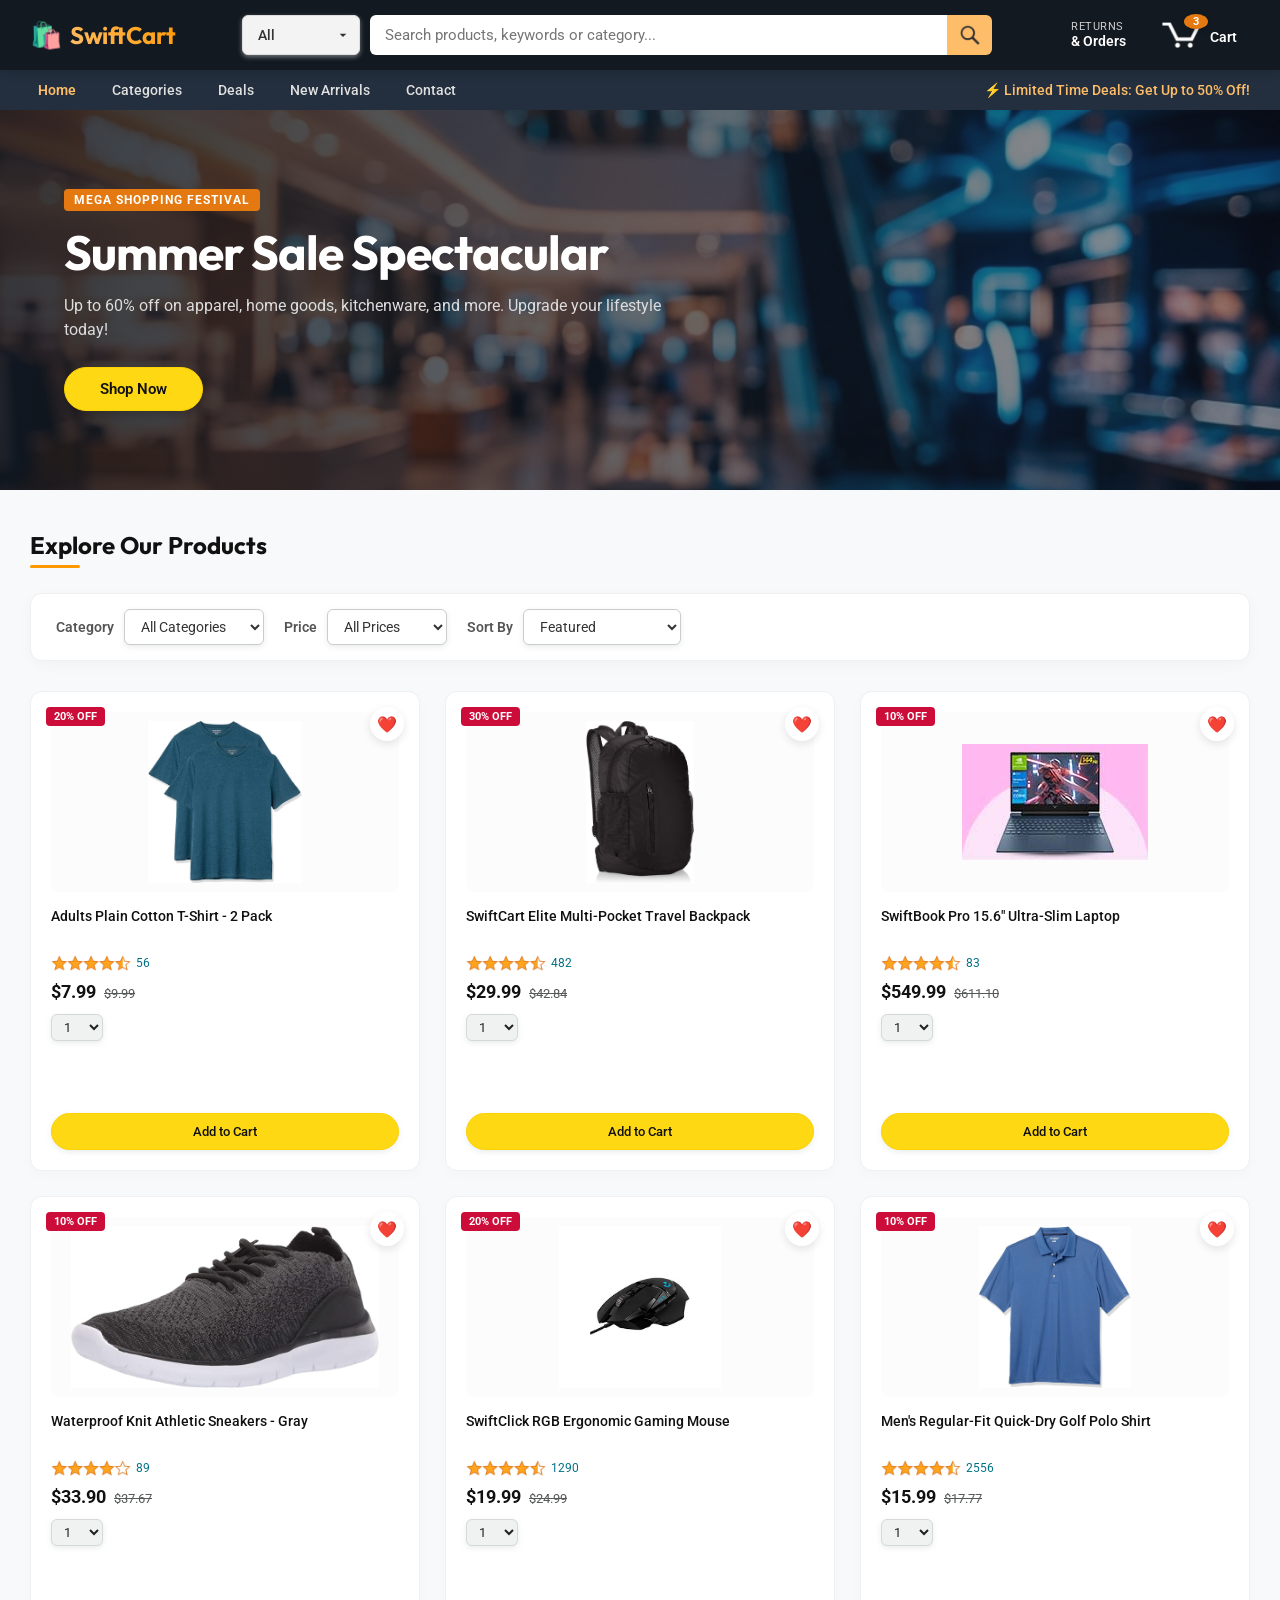
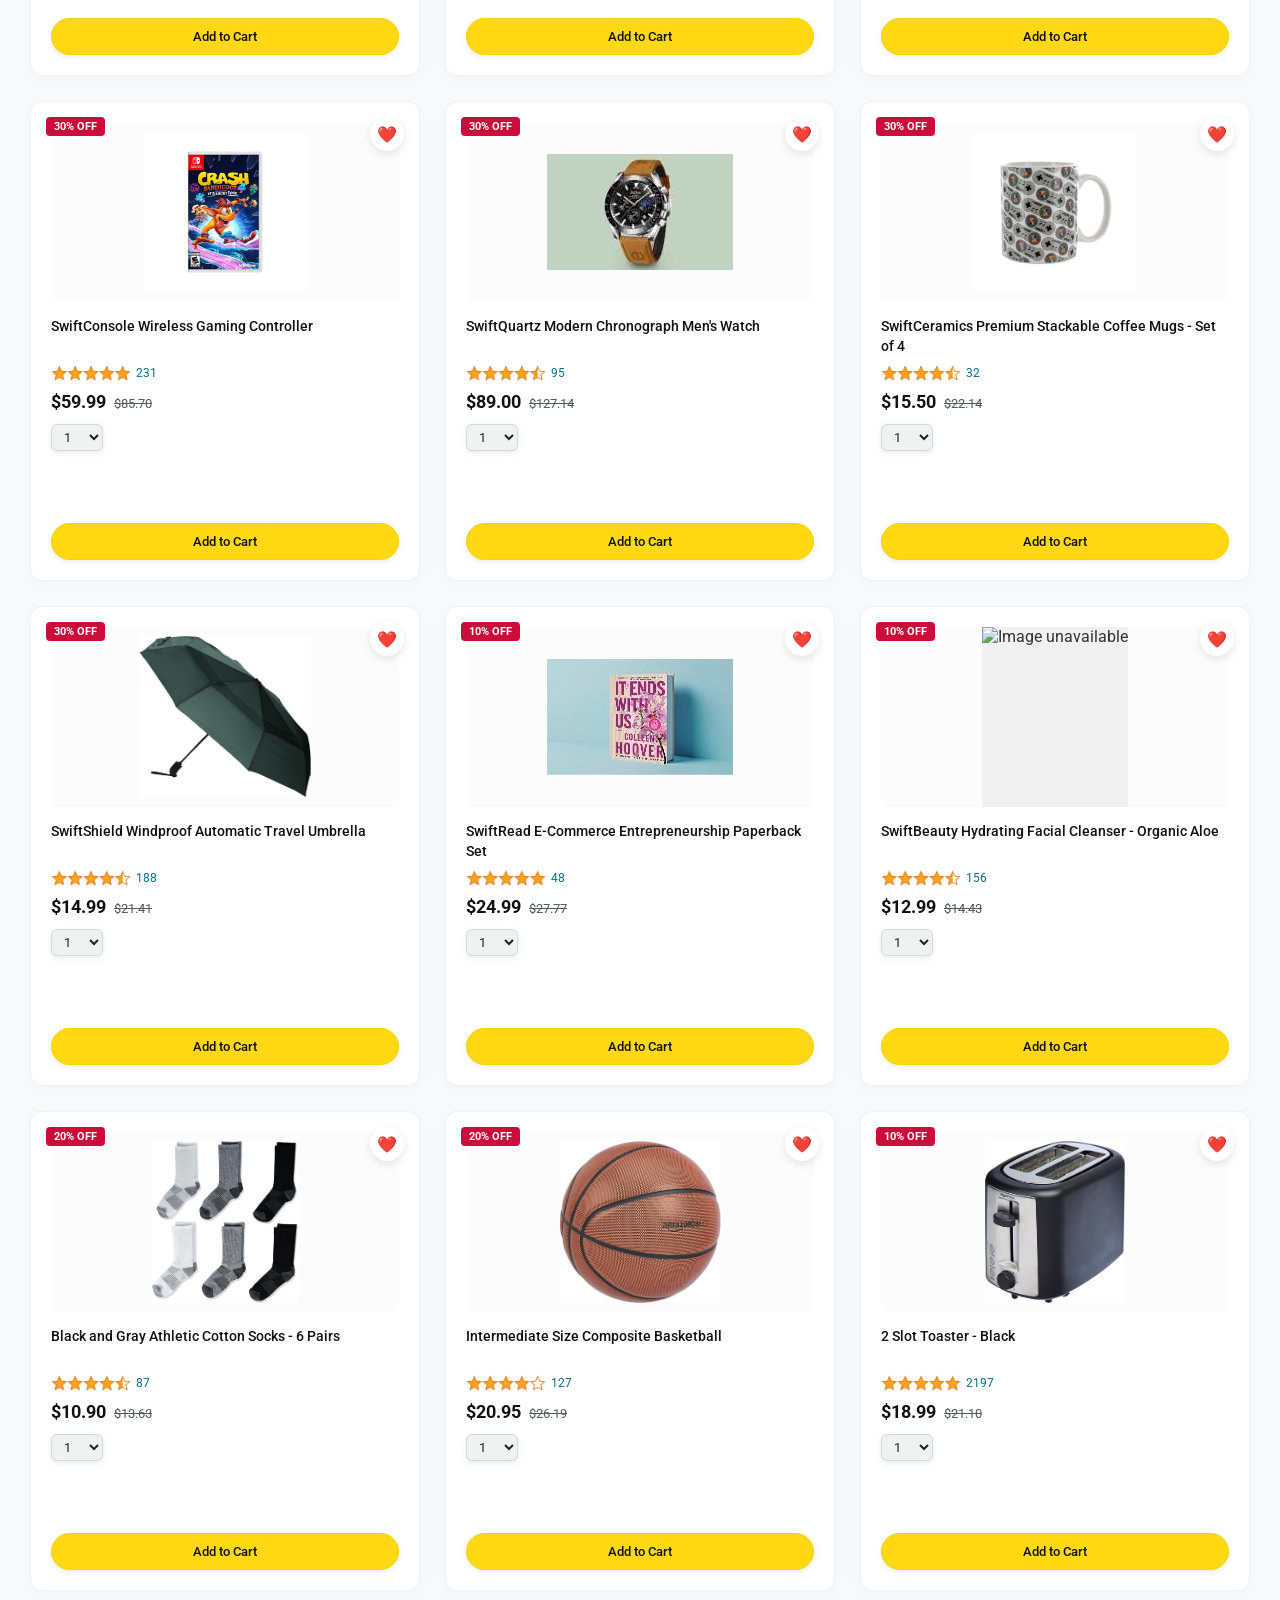
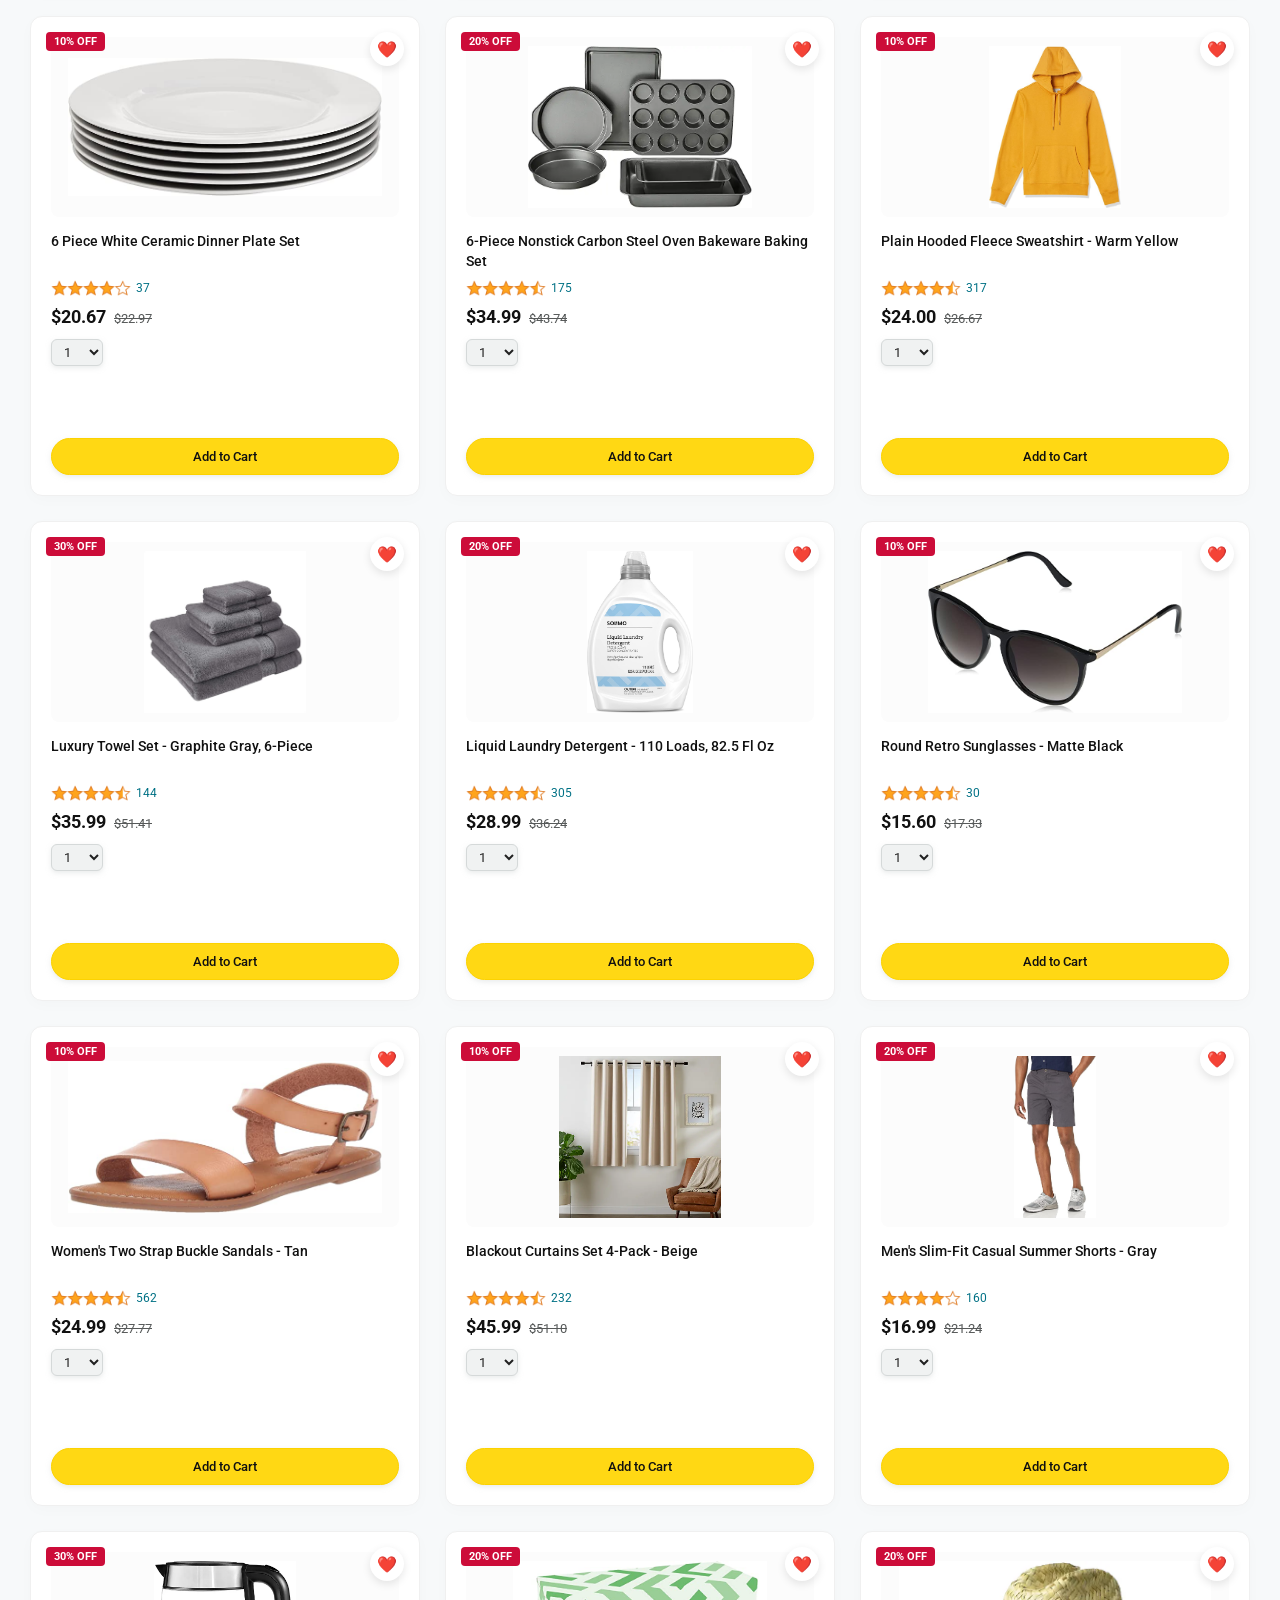
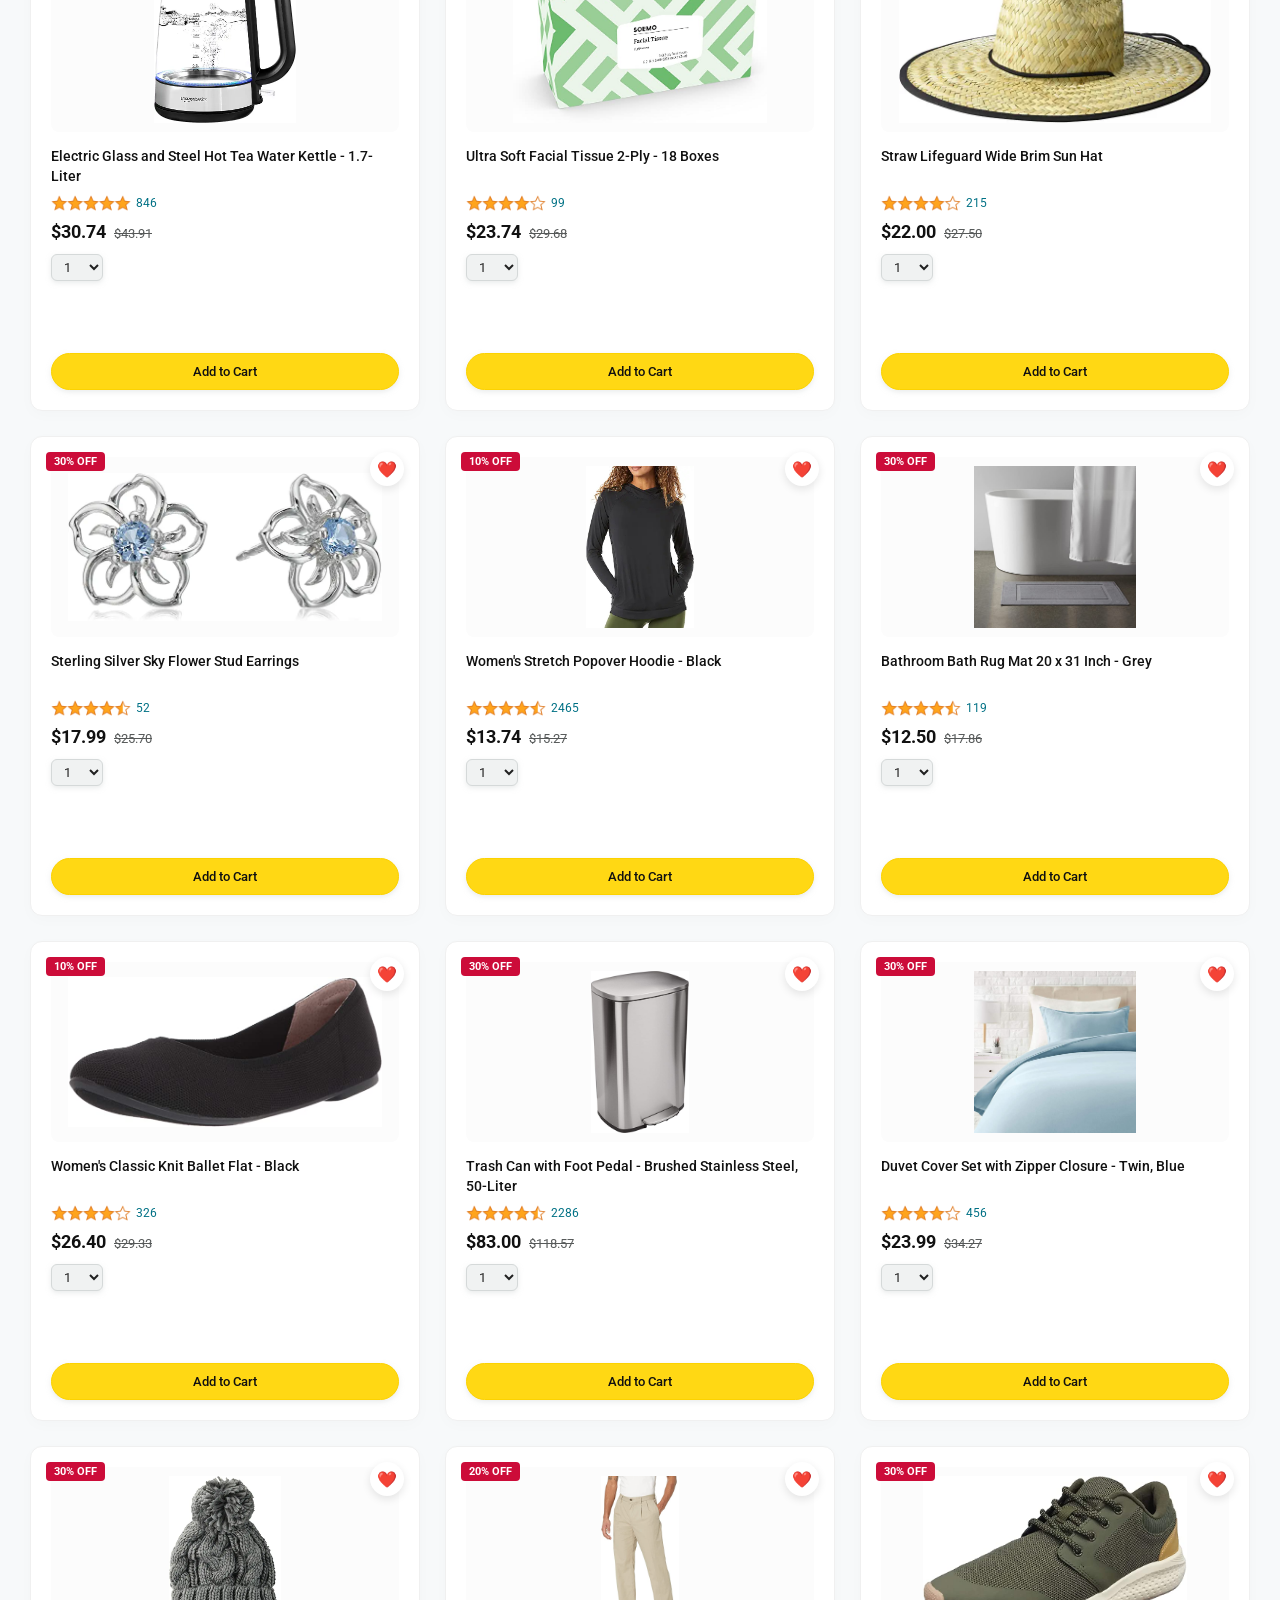
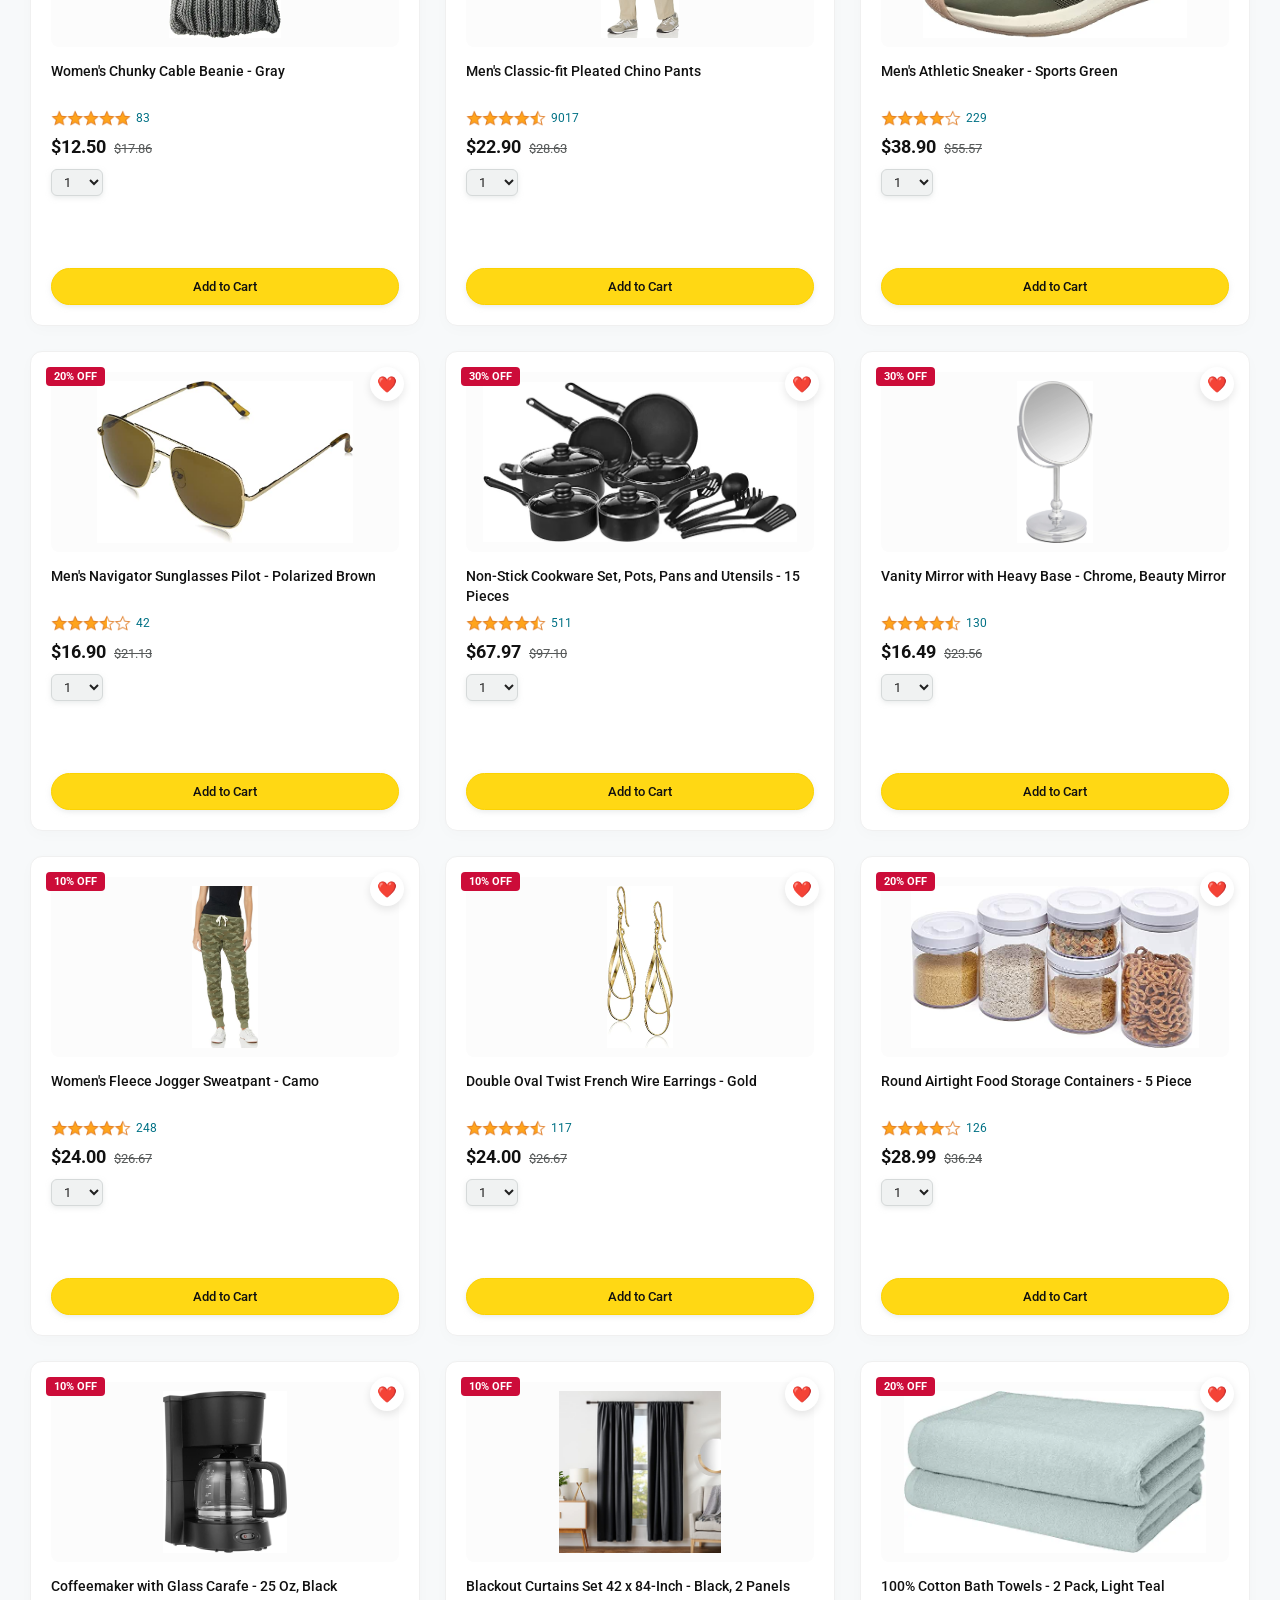
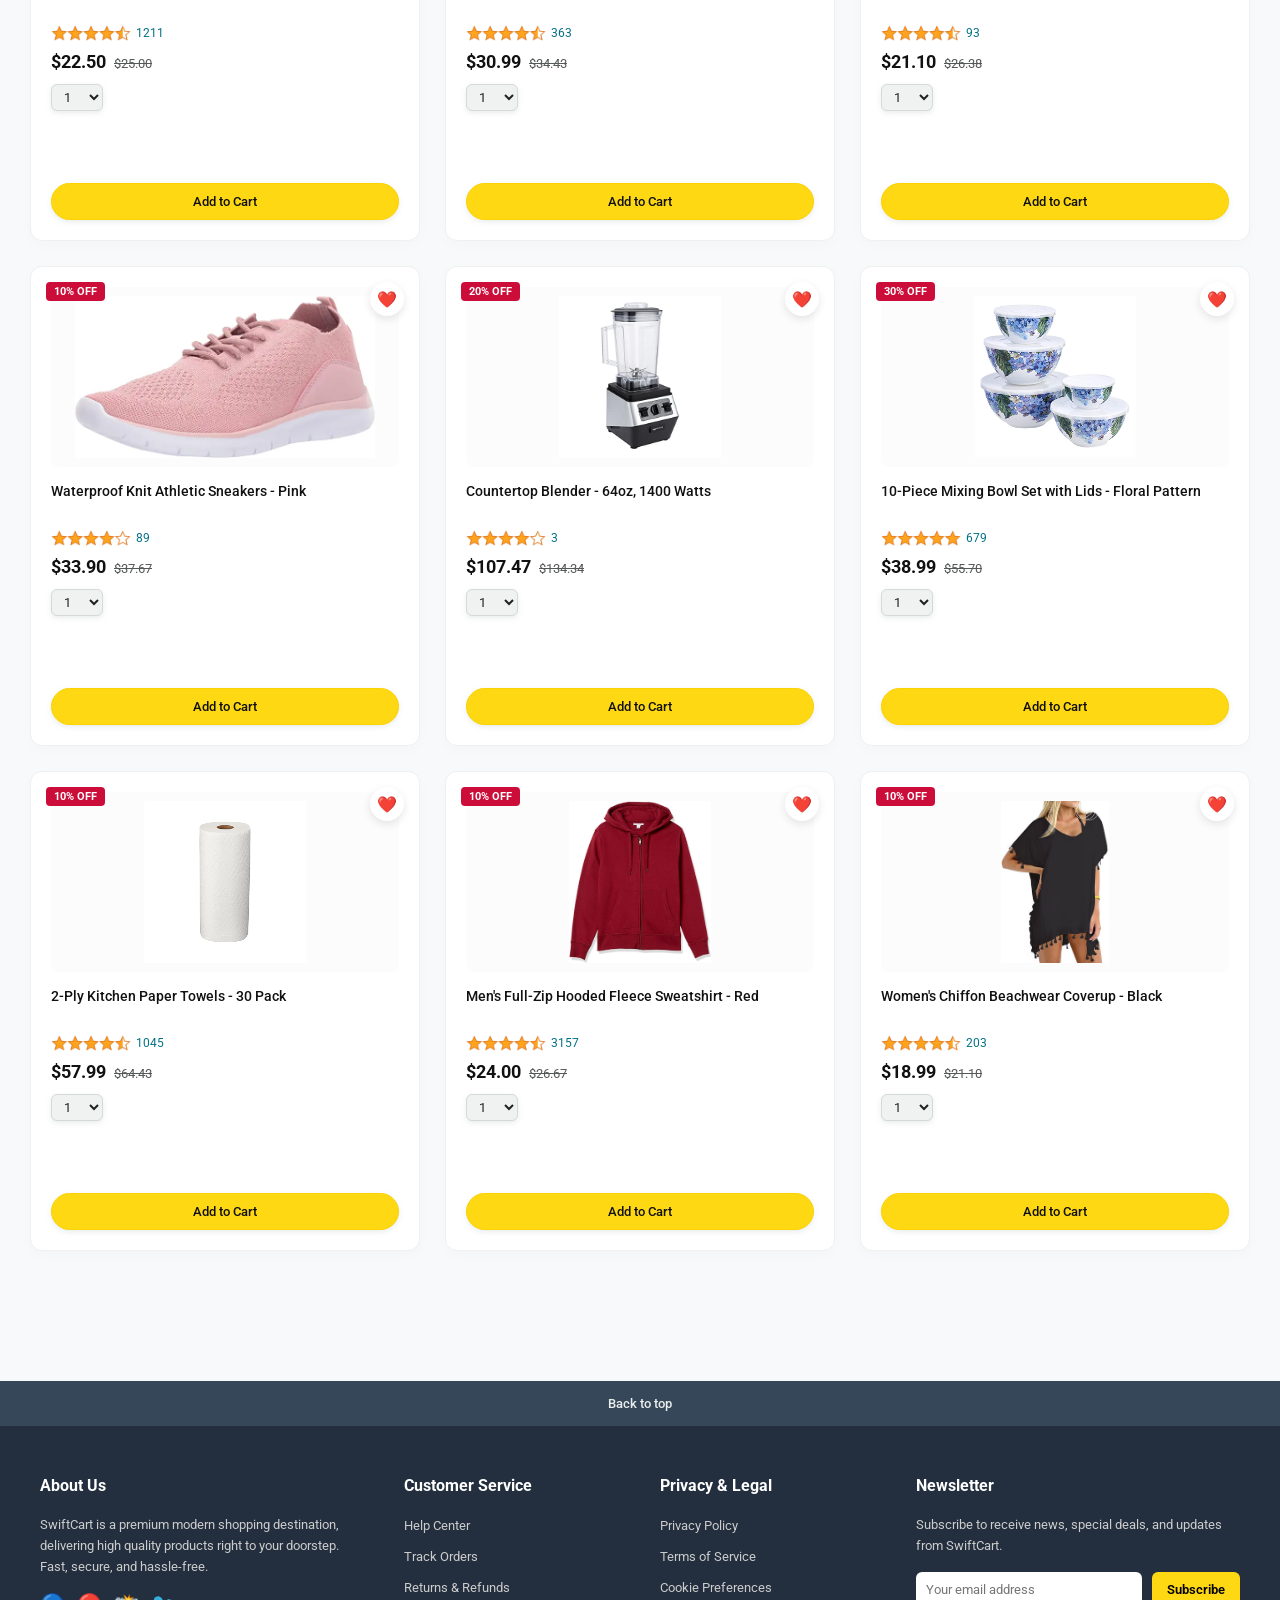
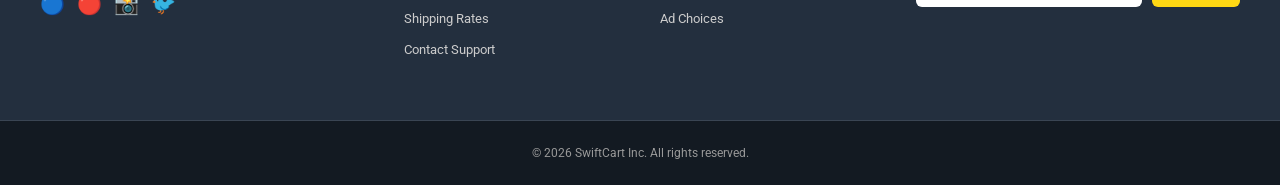
==== commit 4074d595: "updated checkout and order summary and modularize code" ====
--- a/amazon.html
+++ b/amazon.html
@@ -14,10 +14,11 @@
     <!-- Here are the CSS files for this page. -->
     <link rel="stylesheet" href="styles/shared/general.css">
     <link rel="stylesheet" href="styles/shared/amazon-header.css">
+    <link rel="stylesheet" href="styles/shared/footer.css">
     <link rel="stylesheet" href="styles/pages/amazon.css">
   </head>
   <body>
-    <div class="amazon-header">
+    <header class="amazon-header">
       <div class="amazon-header-left-section">
         <a href="amazon.html" class="header-logo-link">
           <span class="logo-icon">🛍️</span>
@@ -35,15 +36,18 @@
           <option value="home">Home</option>
           <option value="accessories">Accessories</option>
         </select>
-        <div class="search-input-container">
-          <input class="search-bar js-search-bar" type="text" placeholder="Search products, keywords or category...">
-          <button class="clear-search-button js-clear-search-button hidden" aria-label="Clear Search">&times;</button>
-          <div class="search-dropdown js-search-dropdown hidden"></div>
-        </div>
-
-        <button class="search-button js-search-button" aria-label="Submit Search">
-          <img class="search-icon" src="images/icons/search-icon.png" alt="Search">
-        </button>
+
+        <div class="search-group">
+          <div class="search-input-container">
+            <input class="search-bar js-search-bar" type="text" placeholder="Search products, keywords or category...">
+            <button class="clear-search-button js-clear-search-button hidden" aria-label="Clear Search">&times;</button>
+            <div class="search-dropdown js-search-dropdown hidden"></div>
+          </div>
+
+          <button class="search-button js-search-button" aria-label="Submit Search">
+            <img class="search-icon" src="images/icons/search-icon.png" alt="Search">
+          </button>
+        </div>
       </div>
 
       <div class="amazon-header-right-section">
@@ -60,13 +64,12 @@
           <div class="cart-text">Cart</div>
         </a>
       </div>
-    </div>
-
-    <!-- Secondary Sub-Navbar Navigation -->
-    <div class="sub-navbar">
+    </header>
+
+    <nav class="sub-navbar">
       <div class="sub-nav-links">
         <a href="amazon.html" class="sub-nav-link active">Home</a>
-        <a href="#categories-section" class="sub-nav-link">Categories</a>
+        <a href="#products-section" class="sub-nav-link">Categories</a>
         <a href="#products-section" class="sub-nav-link">Deals</a>
         <a href="#products-section" class="sub-nav-link">New Arrivals</a>
         <a href="#footer-section" class="sub-nav-link">Contact</a>
@@ -74,11 +77,10 @@
       <div class="sub-nav-promo">
         ⚡ Limited Time Deals: Get Up to 50% Off!
       </div>
-    </div>
-    
-    <div class="main">
-      <!-- Hero Promotional Slide Banner Section -->
-      <div class="hero-section" id="deals-section">
+    </nav>
+
+    <main class="main">
+      <section class="hero-section" id="deals-section">
         <div class="hero-slides">
           <div class="hero-slide" style="background-image: linear-gradient(to right, rgba(19, 25, 33, 0.85), rgba(19, 25, 33, 0.45)), url('images/hero-bg.png');">
             <div class="hero-content">
@@ -89,47 +91,9 @@
             </div>
           </div>
         </div>
-      </div>
-
-      <!-- Categories Section below Hero -->
-      <div class="categories-section" id="categories-section">
-        <h2 class="section-title">Shop by Category</h2>
-        <div class="category-grid">
-          <div class="category-card js-category-card" data-category="clothing">
-            <span class="category-emoji">👕</span>
-            <h3>Fashion</h3>
-            <p>Apparel & Shoes</p>
-          </div>
-          <div class="category-card js-category-card" data-category="electronics">
-            <span class="category-emoji">💻</span>
-            <h3>Electronics</h3>
-            <p>Gadgets & Tech</p>
-          </div>
-          <div class="category-card js-category-card" data-category="home">
-            <span class="category-emoji">🏠</span>
-            <h3>Home</h3>
-            <p>Decor & Comfort</p>
-          </div>
-          <div class="category-card js-category-card" data-category="kitchen">
-            <span class="category-emoji">🍳</span>
-            <h3>Kitchen</h3>
-            <p>Appliances & Plates</p>
-          </div>
-          <div class="category-card js-category-card" data-category="sports">
-            <span class="category-emoji">🏀</span>
-            <h3>Sports</h3>
-            <p>Fitness & Gear</p>
-          </div>
-          <div class="category-card js-category-card" data-category="accessories">
-            <span class="category-emoji">👜</span>
-            <h3>Accessories</h3>
-            <p>Bags & Shades</p>
-          </div>
-        </div>
-      </div>
-
-      <!-- Products Grid & Filtering Section -->
-      <div class="products-section" id="products-section">
+      </section>
+
+      <section class="products-section" id="products-section">
         <h2 class="section-title js-products-section-title">Explore Our Products</h2>
         
         <div class="filter-sort-bar">
@@ -188,8 +152,8 @@
         <div class="products-grid js-products-grid">
           <!-- Filled dynamically via JS -->
         </div>
-      </div>
-    </div>
+      </section>
+    </main>
   
     <!-- Quick View Modal Popup -->
     <div class="quickview-modal js-quickview-modal hidden">
--- a/styles/shared/amazon-header.css
+++ b/styles/shared/amazon-header.css
@@ -77,39 +77,45 @@
   margin-left: 20px;
   margin-right: 20px;
   display: flex;
-  position: relative;
-  border-radius: 6px;
-  overflow: visible; /* To allow dropdown to overflow container */
-}
-
-.amazon-header-middle-section:focus-within {
-  box-shadow: 0 0 0 2px rgb(228, 121, 17);
+  align-items: center;
+  gap: 10px;
 }
 
 .nav-category-select {
   background-color: #f3f3f3;
-  border: none;
-  border-top-left-radius: 6px;
-  border-bottom-left-radius: 6px;
-  padding: 0 15px;
+  border: 1px solid #ddd;
+  border-radius: 6px;
+  padding: 0 24px 0 15px;
   height: 40px;
   font-size: 14px;
   font-weight: 500;
   color: #333;
   cursor: pointer;
-  border-right: 1px solid #ddd;
   outline: none;
   box-sizing: border-box;
-  appearance: none; /* remove native dropdown arrow */
+  flex-shrink: 0;
+  appearance: none;
   background-image: url("data:image/svg+xml;charset=utf-8,%3Csvg xmlns='http://www.w3.org/2000/svg' viewBox='0 0 24 24' fill='%23333'%3E%3Cpath d='M7 10l5 5 5-5z'/%3E%3C/svg%3E");
   background-repeat: no-repeat;
   background-position: right 8px center;
   background-size: 16px;
-  padding-right: 24px;
 }
 
 .nav-category-select:hover {
   background-color: #dadada;
+}
+
+.search-group {
+  flex: 1;
+  display: flex;
+  align-items: center;
+  border-radius: 6px;
+  overflow: visible;
+  min-width: 0;
+}
+
+.search-group:focus-within {
+  box-shadow: 0 0 0 2px rgb(228, 121, 17);
 }
 
 .search-input-container {
@@ -117,6 +123,7 @@
   flex: 1;
   display: flex;
   align-items: center;
+  min-width: 0;
 }
 
 .search-bar {
@@ -127,8 +134,11 @@
   padding-left: 15px;
   padding-right: 35px;
   border: none;
+  border-top-left-radius: 6px;
+  border-bottom-left-radius: 6px;
   outline: none;
   box-sizing: border-box;
+  background-color: white;
 }
 
 .clear-search-button {
--- a/styles/shared/footer.css
+++ b/styles/shared/footer.css
@@ -0,0 +1,130 @@
+.footer-section {
+  background-color: #232f3e;
+  color: #eaeded;
+  margin-top: 80px;
+}
+
+.back-to-top-footer {
+  background-color: #37475a;
+  text-align: center;
+  padding: 15px 0;
+  font-size: 13px;
+  font-weight: 500;
+  cursor: pointer;
+  transition: background-color 0.2s;
+}
+
+.back-to-top-footer:hover {
+  background-color: #485769;
+}
+
+.footer-grid {
+  max-width: 1200px;
+  margin: 0 auto;
+  padding: 50px 30px;
+  display: grid;
+  grid-template-columns: 1.5fr 1fr 1fr 1.5fr;
+  gap: 40px;
+}
+
+@media (max-width: 850px) {
+  .footer-grid {
+    grid-template-columns: repeat(2, 1fr);
+  }
+}
+
+@media (max-width: 500px) {
+  .footer-grid {
+    grid-template-columns: 1fr;
+  }
+}
+
+.footer-column h3 {
+  font-size: 16px;
+  font-weight: 700;
+  color: white;
+  margin: 0 0 20px 0;
+}
+
+.footer-column p {
+  font-size: 13px;
+  line-height: 1.6;
+  color: #ccc;
+}
+
+.footer-column ul {
+  list-style: none;
+  padding: 0;
+  margin: 0;
+}
+
+.footer-column ul li {
+  margin-bottom: 12px;
+}
+
+.footer-column ul li a {
+  color: #ccc;
+  text-decoration: none;
+  font-size: 13px;
+  transition: color 0.2s;
+}
+
+.footer-column ul li a:hover {
+  color: #febd69;
+  text-decoration: underline;
+}
+
+.footer-socials {
+  display: flex;
+  gap: 12px;
+  margin-top: 15px;
+}
+
+.social-icon {
+  font-size: 20px;
+  text-decoration: none;
+  transition: transform 0.2s;
+}
+
+.social-icon:hover {
+  transform: scale(1.15);
+}
+
+.newsletter-form {
+  display: flex;
+  gap: 10px;
+  margin-top: 15px;
+}
+
+.newsletter-form input {
+  flex: 1;
+  padding: 10px;
+  border-radius: 6px;
+  border: none;
+  font-size: 13px;
+  outline: none;
+}
+
+.newsletter-form button {
+  background-color: #ffd814;
+  border: none;
+  border-radius: 6px;
+  padding: 10px 15px;
+  font-size: 13px;
+  font-weight: 600;
+  cursor: pointer;
+  transition: background-color 0.2s;
+}
+
+.newsletter-form button:hover {
+  background-color: #f7ca00;
+}
+
+.footer-copyright {
+  background-color: #131a22;
+  text-align: center;
+  padding: 25px 0;
+  font-size: 12px;
+  color: #999;
+  border-top: 1px solid #3a4553;
+}
--- a/styles/pages/amazon.css
+++ b/styles/pages/amazon.css
@@ -101,11 +101,10 @@
 }
 
 /* ==========================================================================
-   Categories Section
+   Filter & Sorting Bar
    ========================================================================== */
-.categories-section {
+.products-section {
   padding: 0 30px;
-  margin-bottom: 50px;
 }
 
 .section-title {
@@ -127,67 +126,6 @@
   height: 3px;
   background-color: #ff9900;
   border-radius: 2px;
-}
-
-.category-grid {
-  display: grid;
-  grid-template-columns: repeat(6, 1fr);
-  gap: 20px;
-}
-
-.category-card {
-  background: white;
-  border-radius: 12px;
-  padding: 25px 15px;
-  text-align: center;
-  box-shadow: 0 4px 15px rgba(0, 0, 0, 0.03);
-  cursor: pointer;
-  transition: transform 0.3s cubic-bezier(0.165, 0.84, 0.44, 1), box-shadow 0.3s ease;
-  border: 1px solid #f0f0f0;
-}
-
-.category-card:hover {
-  transform: translateY(-5px);
-  box-shadow: 0 10px 25px rgba(0,0,0,0.08);
-  border-color: #febd69;
-}
-
-.category-card.active {
-  border: 2px solid #ff9900;
-  background-color: #fffaf0;
-}
-
-.category-emoji {
-  font-size: 36px;
-  display: block;
-  margin-bottom: 12px;
-}
-
-.category-card h3 {
-  font-size: 16px;
-  font-weight: 600;
-  margin: 0 0 5px 0;
-  color: #111;
-}
-
-.category-card p {
-  font-size: 12px;
-  color: #888;
-  margin: 0;
-}
-
-@media (max-width: 1000px) {
-  .category-grid { grid-template-columns: repeat(3, 1fr); }
-}
-@media (max-width: 550px) {
-  .category-grid { grid-template-columns: repeat(2, 1fr); }
-}
-
-/* ==========================================================================
-   Filter & Sorting Bar
-   ========================================================================== */
-.products-section {
-  padding: 0 30px;
 }
 
 .filter-sort-bar {
@@ -840,131 +778,54 @@
   background-color: #f7ca00;
 }
 
-/* ==========================================================================
-   Professional Footer
-   ========================================================================== */
-.footer-section {
-  background-color: #232f3e;
-  color: #eaeded;
-  margin-top: 80px;
-}
-
-.back-to-top-footer {
-  background-color: #37475a;
-  text-align: center;
-  padding: 15px 0;
+.product-image.image-error {
+  background-color: #f0f0f0;
+  object-fit: contain;
+  min-height: 180px;
+}
+
+.qv-rating {
+  margin-bottom: 15px;
+}
+
+.qv-rating-count {
+  margin-top: 2px;
   font-size: 13px;
-  font-weight: 500;
-  cursor: pointer;
-  transition: background-color 0.2s;
-}
-
-.back-to-top-footer:hover {
-  background-color: #485769;
-}
-
-.footer-grid {
-  max-width: 1200px;
-  margin: 0 auto;
-  padding: 50px 30px;
-  display: grid;
-  grid-template-columns: 1.5fr 1fr 1fr 1.5fr;
-  gap: 40px;
-}
-
-@media (max-width: 850px) {
-  .footer-grid { grid-template-columns: repeat(2, 1fr); }
-}
-@media (max-width: 500px) {
-  .footer-grid { grid-template-columns: 1fr; }
-}
-
-.footer-column h3 {
-  font-size: 16px;
-  font-weight: 700;
-  color: white;
-  margin: 0 0 20px 0;
-}
-
-.footer-column p {
-  font-size: 13px;
-  line-height: 1.6;
-  color: #ccc;
-}
-
-.footer-column ul {
-  list-style: none;
-  padding: 0;
-  margin: 0;
-}
-
-.footer-column ul li {
-  margin-bottom: 12px;
-}
-
-.footer-column ul li a {
-  color: #ccc;
-  text-decoration: none;
-  font-size: 13px;
-  transition: color 0.2s;
-}
-
-.footer-column ul li a:hover {
-  color: #febd69;
-  text-decoration: underline;
-}
-
-.footer-socials {
-  display: flex;
-  gap: 12px;
+}
+
+.qv-price {
+  margin-bottom: 15px;
+}
+
+.qv-price .product-price {
+  font-size: 22px;
+}
+
+.qv-price .original-price {
+  font-size: 15px;
+}
+
+.qv-actions {
   margin-top: 15px;
-}
-
-.social-icon {
-  font-size: 20px;
-  text-decoration: none;
-  transition: transform 0.2s;
-}
-
-.social-icon:hover {
-  transform: scale(1.15);
-}
-
-.newsletter-form {
-  display: flex;
-  gap: 10px;
-  margin-top: 15px;
-}
-
-.newsletter-form input {
-  flex: 1;
-  padding: 10px;
-  border-radius: 6px;
-  border: none;
-  font-size: 13px;
-  outline: none;
-}
-
-.newsletter-form button {
-  background-color: #ffd814;
-  border: none;
-  border-radius: 6px;
-  padding: 10px 15px;
-  font-size: 13px;
+  display: flex;
+  align-items: center;
+  gap: 15px;
+}
+
+.qv-quantity-label {
+  font-size: 14px;
   font-weight: 600;
-  cursor: pointer;
-  transition: background-color 0.2s;
-}
-
-.newsletter-form button:hover {
-  background-color: #f7ca00;
-}
-
-.footer-copyright {
-  background-color: #131a22;
-  text-align: center;
-  padding: 25px 0;
-  font-size: 12px;
-  color: #999;
-  border-top: 1px solid #3a4553;
-}
+  margin-right: 8px;
+}
+
+.qv-quantity-select {
+  padding: 5px;
+  border-radius: 4px;
+  border: 1px solid #ccc;
+  background: #fafafa;
+}
+
+.qv-add-button {
+  width: auto;
+  padding: 10px 25px;
+}
